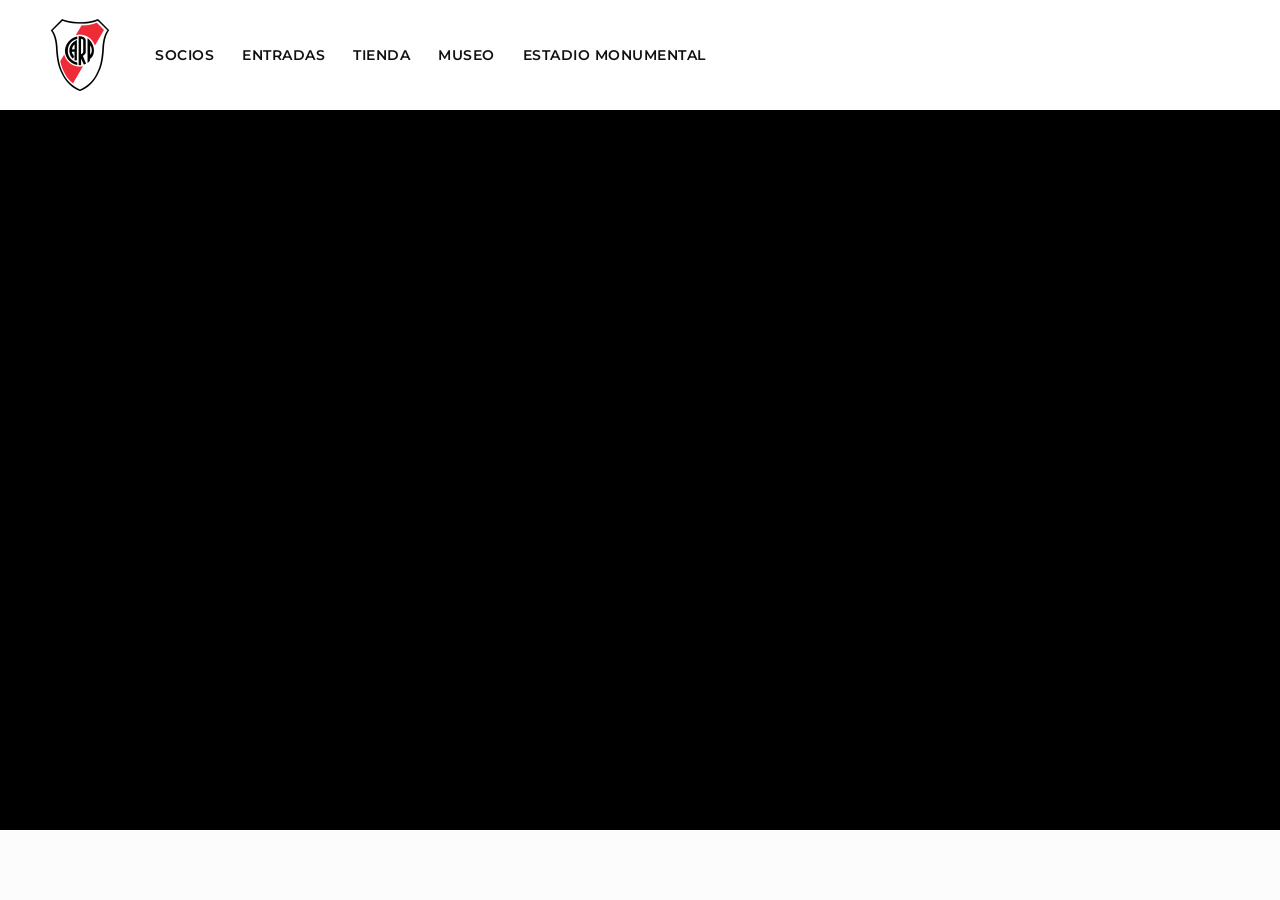
==== index.html @ a6b5f2cf "Video agregado" ====
<!DOCTYPE html>
<html lang="en">
<head>
    <meta charset="UTF-8">
    <meta name="viewport" content="width=device-width, initial-scale=1.0">
    <link rel="preconnect" href="https://fonts.googleapis.com">
    <link rel="preconnect" href="https://fonts.gstatic.com" crossorigin>
    <link href="https://fonts.googleapis.com/css2?family=Open+Sans:ital,wght@0,300..800;1,300..800&display=swap" rel="stylesheet">
    <link rel="preconnect" href="https://fonts.googleapis.com">
    <link rel="preconnect" href="https://fonts.gstatic.com" crossorigin>
    <link href="https://fonts.googleapis.com/css2?family=Open+Sans:ital,wght@0,300..800;1,300..800&family=Roboto:ital,wght@0,100..900;1,100..900&display=swap" rel="stylesheet">
    <link rel="stylesheet" href="styles.css">
    <title>Club Atletico River Plate | El mas grande</title>
    
</head>
<body>
    <header class="encabezado">
        <div>
            <img src="escudo.jpg" alt="Escudo" class="escudo">

        </div>
        <nav class="nav-menu">
            <a href="#" class="nav-item">SOCIOS</a>
            <a href="#" class="nav-item">ENTRADAS</a>
            <a href="#" class="nav-item">TIENDA</a>
            <a href="#" class="nav-item">MUSEO</a>
            <a href="#" class="nav-item">ESTADIO MONUMENTAL</a>
        </nav>
    </header>
    
    <main>
        <section class="videocaja">
                <video class="auto-video" autoplay muted loop playsinline>
                    <source src="monumental.mp4" type="video/mp4"> 

                </video>
        </section>
    </main>
</body>
</html>
---- styles.css ----
@import url('https://fonts.googleapis.com/css2?family=Montserrat:wght@500;600;700&display=swap');

* {
  box-sizing: border-box;
  margin: 0;
  padding: 0;
}
body {
  font-family: 'Montserrat', sans-serif;
  background-color: #fcfcfc;
}
/* Contenedor principal de la barra */
.encabezado {
  display: flex;
  align-items: center;
  padding: 15px 40px;
  background-color: #ffffff;
  
  gap: 35px; /* Espacio entre el escudo y el menú */
}
.escudo{
    width: 80px ;
    height: auto;
    display: block;
    
}
.nav-menu {
  display: flex;
  align-items: center;
  
  gap: 28px;          /* Separación uniforme entre cada texto */
}
.nav-item {
  text-decoration: none;     /* Quita el subrayado típico de enlaces */
  color: #111111;            /* Color negro elegante */
  font-size: 14px;
  font-weight: 600;          /* Grosor semi-negrita */
  letter-spacing: 0.5px;     /* Ligero espaciado entre letras */
  text-transform: uppercase; /* Convierte todo a mayúsculas */
  cursor: pointer;           /* Manito al pasar por encima */
  position: relative;
  transition: color 0.2s ease;
}
.nav-item:hover {
  color: #eb1923; /* Rojo institucional */
}
.auto-video{
    width: 100%;
    height: 100%;
    object-fit: cover;     /* Clave: hace que cubra todo el contenedor sin deformarse */
    display: block;
}
.videocaja{
  position: relative;
  width: 100%;
  height: 80vh;          /* Ocupa el 80% del alto de la pantalla (puedes ajustarlo) */
  overflow: hidden;      /* Corta cualquier sobrante del video */
  background-color: #000; /* Fondo negro mientras carga */
}
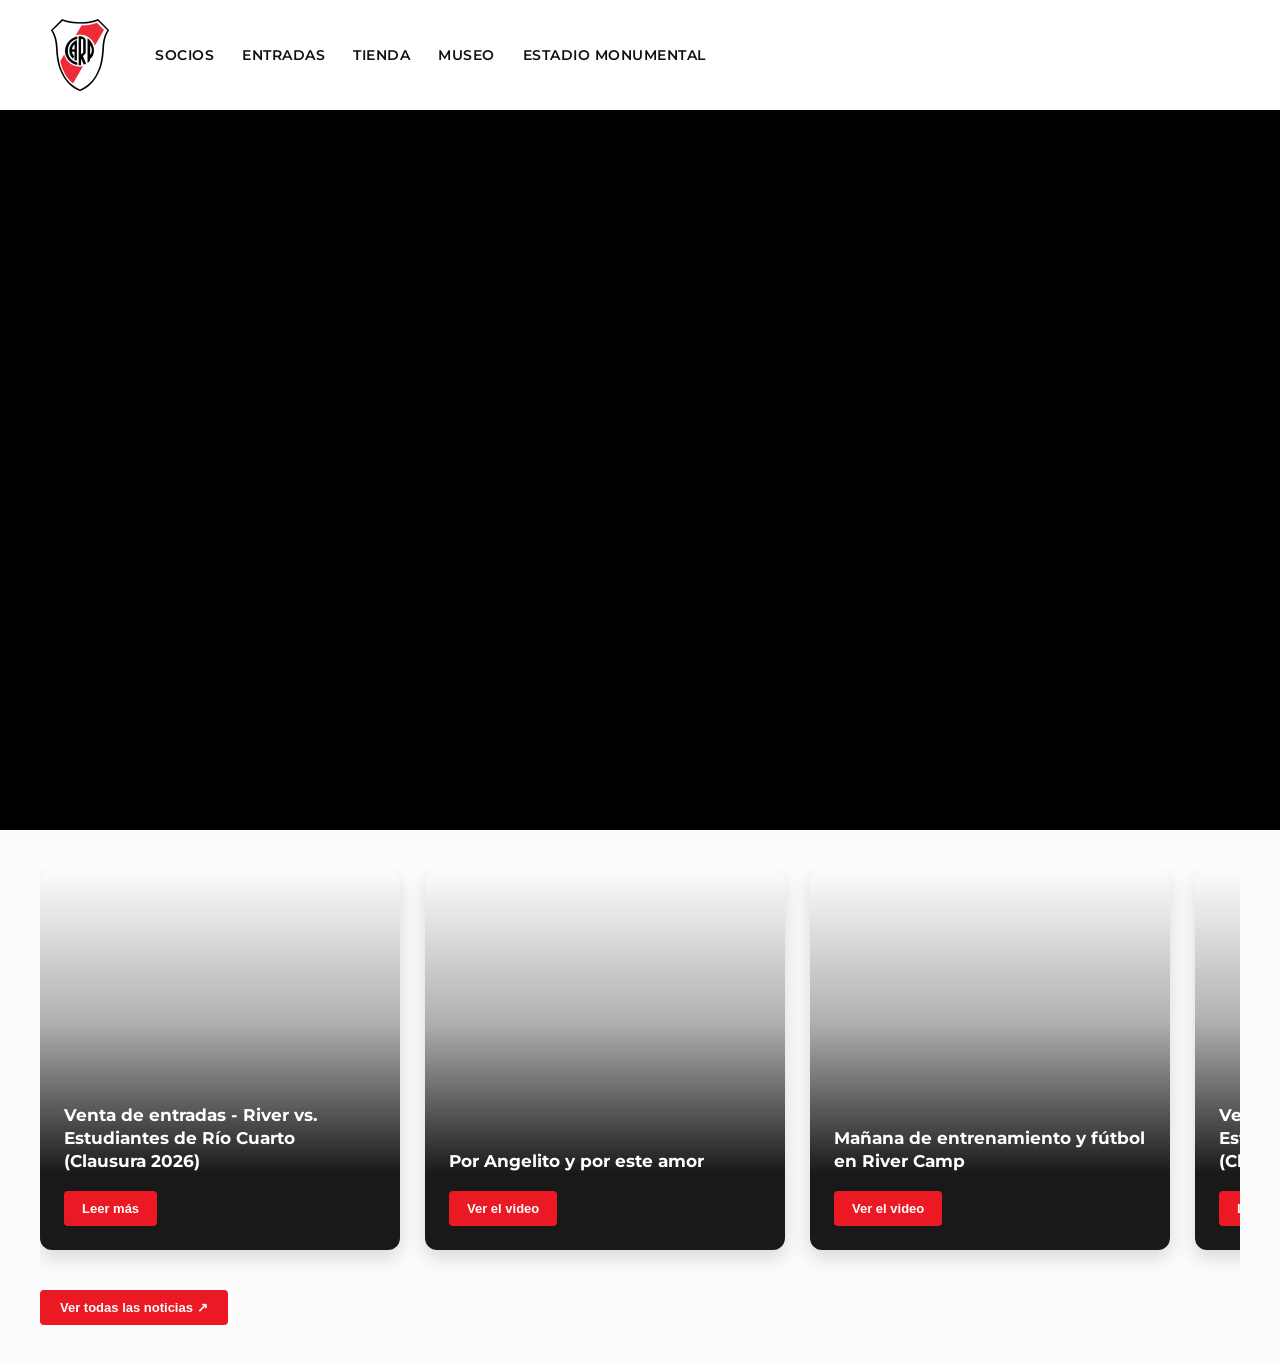
==== commit 7a4b18c5: "Noticias agregadas" ====
--- a/index.html
+++ b/index.html
@@ -35,6 +35,76 @@
 
                 </video>
         </section>
+        <!-- SECCIÓN DE NOTICIAS DEBAJO DEL VIDEO -->
+        <section class="noticias-section">
+  
+             <!-- Contenedor con scroll horizontal de las tarjetas -->
+            <div class="noticias-carrusel" id="carruselNoticias">
+    
+                <!-- Tarjeta 1 -->
+                <article class="tarjeta-noticia" style="background-image: url('tu-foto-partido.jpg');">
+                    <div class="tarjeta-overlay"></div>
+                    <div class="tarjeta-contenido">
+                        <h3 class="tarjeta-titulo">Venta de entradas - River vs. Estudiantes de Río Cuarto (Clausura 2026)</h3>
+                        <button type="button" class="btn-rojo">Leer más</button>
+                    </div>
+                </article>
+
+                <!-- Tarjeta 2 -->
+                <article class="tarjeta-noticia" style="background-image: url('tu-foto-monumental.jpg');">
+                    <div class="tarjeta-overlay"></div>
+                    <div class="tarjeta-contenido">
+                        <h3 class="tarjeta-titulo">Por Angelito y por este amor</h3>
+                        <button type="button" class="btn-rojo">Ver el video</button>
+                    </div>
+                </article>
+
+                <!-- Tarjeta 3 -->
+                <article class="tarjeta-noticia" style="background-image: url('tu-foto-rivercamp.jpg');">
+                    <div class="tarjeta-overlay"></div>
+                    <div class="tarjeta-contenido">
+                        <h3 class="tarjeta-titulo">Mañana de entrenamiento y fútbol en River Camp</h3>
+                        <button type="button" class="btn-rojo">Ver el video</button>
+                    </div>
+                </article>
+                <!-- Tarjeta 4 -->
+                <article class="tarjeta-noticia" style="background-image: url('tu-foto-partido.jpg');">
+                    <div class="tarjeta-overlay"></div>
+                    <div class="tarjeta-contenido">
+                        <h3 class="tarjeta-titulo">Venta de entradas - River vs. Estudiantes de Río Cuarto (Clausura 2026)</h3>
+                        <button type="button" class="btn-rojo">Leer más</button>
+                    </div>
+                </article>
+
+                <!-- Tarjeta 5 -->
+                <article class="tarjeta-noticia" style="background-image: url('tu-foto-monumental.jpg');">
+                    <div class="tarjeta-overlay"></div>
+                    <div class="tarjeta-contenido">
+                        <h3 class="tarjeta-titulo">Por Angelito y por este amor</h3>
+                        <button type="button" class="btn-rojo">Ver el video</button>
+                    </div>
+                </article>
+
+                <!-- Tarjeta 6 -->
+                <article class="tarjeta-noticia" style="background-image: url('tu-foto-rivercamp.jpg');">
+                    <div class="tarjeta-overlay"></div>
+                    <div class="tarjeta-contenido">
+                        <h3 class="tarjeta-titulo">Mañana de entrenamiento y fútbol en River Camp</h3>
+                        <button type="button" class="btn-rojo">Ver el video</button>
+                    </div>
+                </article>
+
+                
+            </div>
+
+            <!-- Barra inferior:  botón "Ver todas las noticias" -->
+            <div class="noticias-barra-inferior">
+                <!-- Botón secundario sin redirección -->
+                <button type="button" class="btn-rojo btn-ver-todas">Ver todas las noticias ↗</button>
+            </div>
+
+        </section>
+        
     </main>
 </body>
 </html>
--- a/styles.css
+++ b/styles.css
@@ -56,4 +56,110 @@
   height: 80vh;          /* Ocupa el 80% del alto de la pantalla (puedes ajustarlo) */
   overflow: hidden;      /* Corta cualquier sobrante del video */
   background-color: #000; /* Fondo negro mientras carga */
+}
+/* Contenedor principal de la sección de noticias */
+.noticias-section {
+  width: 100%;
+  max-width: 1400px;
+  margin: 40px auto;    /* Margen arriba/abajo para despegar del video */
+  padding: 0 40px;
+  box-sizing: border-box;
+}
+
+/* Fila deslizable horizontal (carrusel) */
+.noticias-carrusel {
+  display: flex;
+  gap: 25px;
+  overflow-x: auto;          /* Habilita la barra de scroll horizontal */
+  scroll-behavior: smooth;   /* Transición suave al deslizar */
+  padding-bottom: 25px;      /* Espacio para que respire la barra de scroll */
+}
+
+/* Personalización elegante de la barra de scroll */
+.noticias-carrusel::-webkit-scrollbar {
+  height: 6px;
+}
+.noticias-carrusel::-webkit-scrollbar-track {
+  background: #f1f1f1;
+  border-radius: 10px;
+}
+.noticias-carrusel::-webkit-scrollbar-thumb {
+  background: #ccc;
+  border-radius: 10px;
+}
+.noticias-carrusel::-webkit-scrollbar-thumb:hover {
+  background: #eb1923; /* Se ilumina en rojo al interactuar */
+}
+
+/* Estilo individual de cada tarjeta */
+.tarjeta-noticia {
+  flex: 0 0 360px;           /* Ancho fijo para cada noticia */
+  height: 380px;            /* Altura de la tarjeta */
+  border-radius: 12px;
+  background-size: cover;
+  background-position: center;
+  position: relative;
+  overflow: hidden;
+  display: flex;
+  flex-direction: column;
+  justify-content: flex-end; /* Coloca el texto y botón al fondo */
+  box-shadow: 0 8px 20px rgba(0, 0, 0, 0.15);
+}
+
+/* Oscurecimiento con degradé para leer bien los títulos */
+.tarjeta-overlay {
+  position: absolute;
+  inset: 0;
+  background: linear-gradient(to top, rgba(0, 0, 0, 0.9) 20%, rgba(0, 0, 0, 0.3) 60%, transparent 100%);
+  z-index: 1;
+}
+
+/* Texto y botón dentro de la tarjeta */
+.tarjeta-contenido {
+  position: relative;
+  z-index: 2;
+  padding: 24px;
+}
+
+.tarjeta-titulo {
+  color: #ffffff;
+  font-size: 17px;
+  font-weight: 700;
+  margin-bottom: 18px;
+  line-height: 1.35;
+}
+
+/* Botones rojos estilo River */
+.btn-rojo {
+  background-color: #eb1923;
+  color: #ffffff;
+  border: none;
+  border-radius: 4px;
+  padding: 10px 18px;
+  font-size: 13px;
+  font-weight: 700;
+  cursor: pointer;
+  transition: background-color 0.2s ease, transform 0.1s ease;
+}
+
+.btn-rojo:hover {
+  background-color: #c7121b;
+}
+
+.btn-rojo:active {
+  transform: scale(0.97);
+}
+
+/* Barra inferior con botón secundario */
+.noticias-barra-inferior {
+  display: flex;
+  align-items: center;
+  margin-top: 15px;
+}
+
+
+
+.btn-ver-todas {
+  border-radius: 4px;
+  padding: 10px 20px;
 }
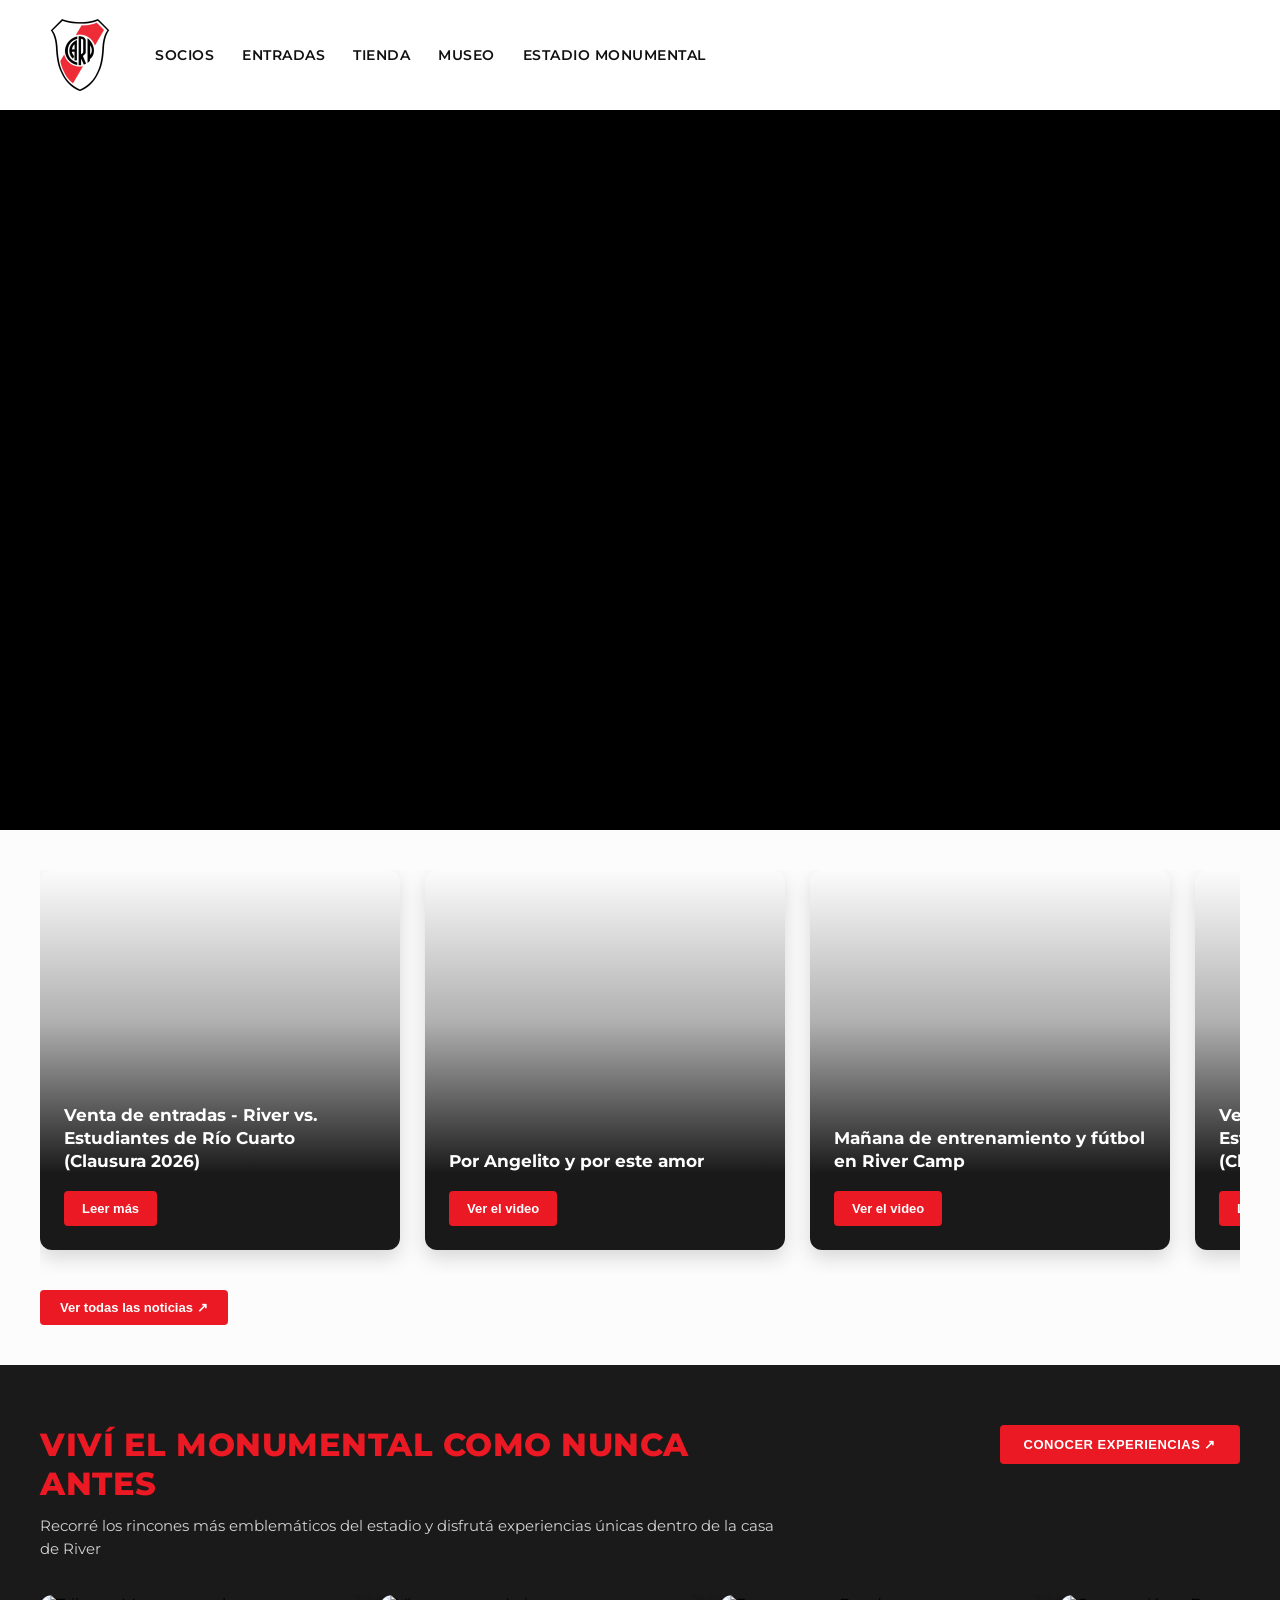
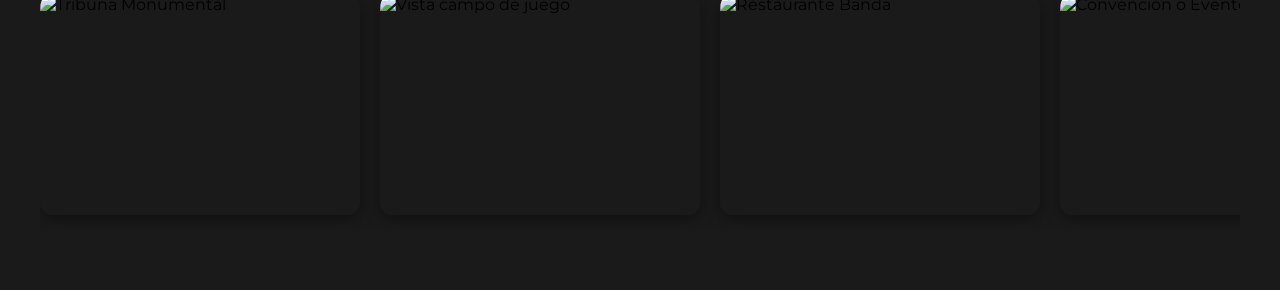
==== commit 2b1ab1eb: "Vivi el Monumental" ====
--- a/index.html
+++ b/index.html
@@ -104,7 +104,50 @@
             </div>
 
         </section>
-        
+        <!-- SECCIÓN VIVÍ EL MONUMENTAL -->
+        <section class="monumental-section">
+  
+            <!-- Encabezado superior con textos a la izquierda y botón a la derecha -->
+            <div class="monumental-header">
+            <div class="monumental-titulos">
+                <h2 class="monumental-titulo-rojo">VIVÍ EL MONUMENTAL COMO NUNCA ANTES</h2>
+                <p class="monumental-subtitulo">
+                    Recorré los rincones más emblemáticos del estadio y disfrutá experiencias únicas dentro de la casa de River
+                </p>
+            </div>
+
+                <!-- Botón sin redirección -->
+                <button type="button" class="btn-conocer-experiencias">
+                 CONOCER EXPERIENCIAS ↗
+                </button>
+            </div>
+
+            <!-- Galería / Carrusel de fotos con scroll -->
+            <div class="monumental-galeria">
+    
+                <!-- Imagen 1 -->
+                <div class="experiencia-card">
+                    <img src="experiencia-1.jpg" alt="Tribuna Monumental" class="experiencia-img">
+                </div>
+
+                <!-- Imagen 2 -->
+                <div class="experiencia-card">
+                    <img src="experiencia-2.jpg" alt="Vista campo de juego" class="experiencia-img">
+                </div>
+
+                <!-- Imagen 3 -->
+                <div class="experiencia-card">
+                    <img src="experiencia-3.jpg" alt="Restaurante Banda" class="experiencia-img">
+                </div>
+
+                <!-- Imagen 4 -->
+                <div class="experiencia-card">
+                    <img src="experiencia-4.jpg" alt="Convención o Eventos" class="experiencia-img">
+                </div>
+
+                </div>
+
+        </section>
     </main>
 </body>
 </html>
--- a/styles.css
+++ b/styles.css
@@ -162,4 +162,116 @@
 .btn-ver-todas {
   border-radius: 4px;
   padding: 10px 20px;
+}
+
+/* Contenedor general oscuro de la sección */
+.monumental-section {
+  background-color: #1a1a1a; /* Fondo gris oscuro característico */
+  padding: 60px 40px;
+  width: 100%;
+  box-sizing: border-box;
+}
+
+/* Encabezado: Distribución título a la izquierda, botón a la derecha */
+.monumental-header {
+  max-width: 1400px;
+  margin: 0 auto 35px auto;
+  display: flex;
+  justify-content: space-between;
+  align-items: flex-start;
+  gap: 20px;
+}
+
+/* Textos informativos */
+.monumental-titulos {
+  max-width: 750px;
+}
+
+.monumental-titulo-rojo {
+  color: #eb1923; /* Rojo River */
+  font-size: 32px;
+  font-weight: 800;
+  letter-spacing: 0.5px;
+  text-transform: uppercase;
+  margin-bottom: 12px;
+}
+
+.monumental-subtitulo {
+  color: #d1d1d1;
+  font-size: 15px;
+  line-height: 1.5;
+}
+
+/* Botón "CONOCER EXPERIENCIAS" */
+.btn-conocer-experiencias {
+  background-color: #eb1923;
+  color: #ffffff;
+  border: none;
+  border-radius: 4px;
+  padding: 12px 24px;
+  font-size: 13px;
+  font-weight: 700;
+  text-transform: uppercase;
+  letter-spacing: 0.5px;
+  cursor: pointer;
+  white-space: nowrap; /* Evita que el texto se corte en dos líneas */
+  transition: background-color 0.2s ease, transform 0.1s ease;
+}
+
+.btn-conocer-experiencias:hover {
+  background-color: #c7121b;
+}
+
+.btn-conocer-experiencias:active {
+  transform: scale(0.98);
+}
+
+/* Fila de tarjetas con scroll horizontal suave (sin JavaScript) */
+.monumental-galeria {
+  max-width: 1400px;
+  margin: 0 auto;
+  display: flex;
+  gap: 20px;
+  overflow-x: auto;          /* Habilita el desplazamiento si son muchas fotos */
+  scroll-behavior: smooth;
+  scroll-snap-type: x mandatory;
+  padding-bottom: 15px;      /* Espacio para la barra de scroll */
+}
+
+/* Tarjeta individual */
+.experiencia-card {
+  flex: 0 0 320px;           /* Ancho fijo para cada tarjeta */
+  height: 220px;            /* Altura de la tarjeta */
+  border-radius: 12px;      /* Bordes redondeados como en la imagen */
+  overflow: hidden;
+  scroll-snap-align: start;
+  box-shadow: 0 4px 15px rgba(0, 0, 0, 0.4);
+  transition: transform 0.3s ease;
+}
+
+.experiencia-card:hover {
+  transform: translateY(-4px); /* Sutil elevación al pasar el ratón */
+}
+
+/* Imagen que rellena la tarjeta */
+.experiencia-img {
+  width: 100%;
+  height: 100%;
+  object-fit: cover;        /* Ajuste perfecto sin deformar la foto */
+  display: block;
+}
+
+/* Barra de scroll personalizada acorde al modo oscuro */
+.monumental-galeria::-webkit-scrollbar {
+  height: 6px;
+}
+
+.monumental-galeria::-webkit-scrollbar-track {
+  background: #2a2a2a;
+  border-radius: 10px;
+}
+
+.monumental-galeria::-webkit-scrollbar-thumb {
+  background: #eb1923;      /* Color rojo */
+  border-radius: 10px;
 }
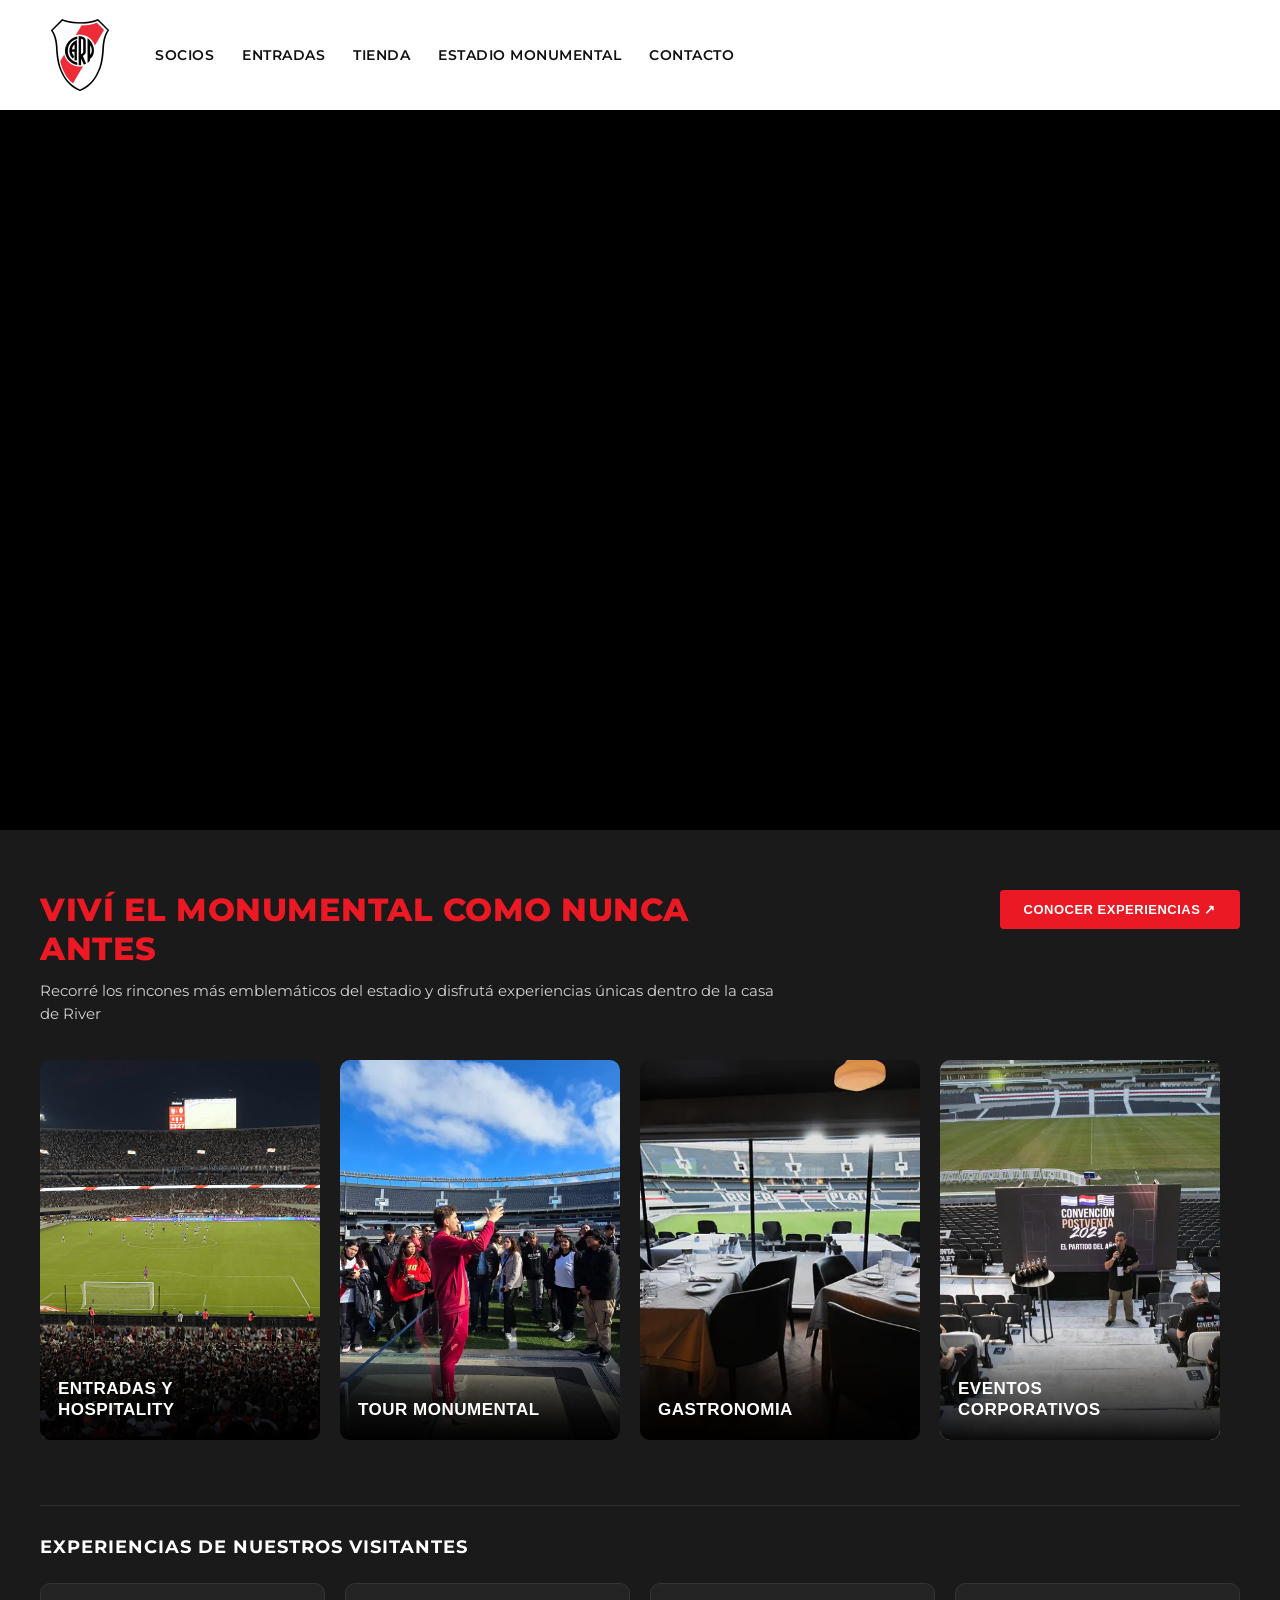
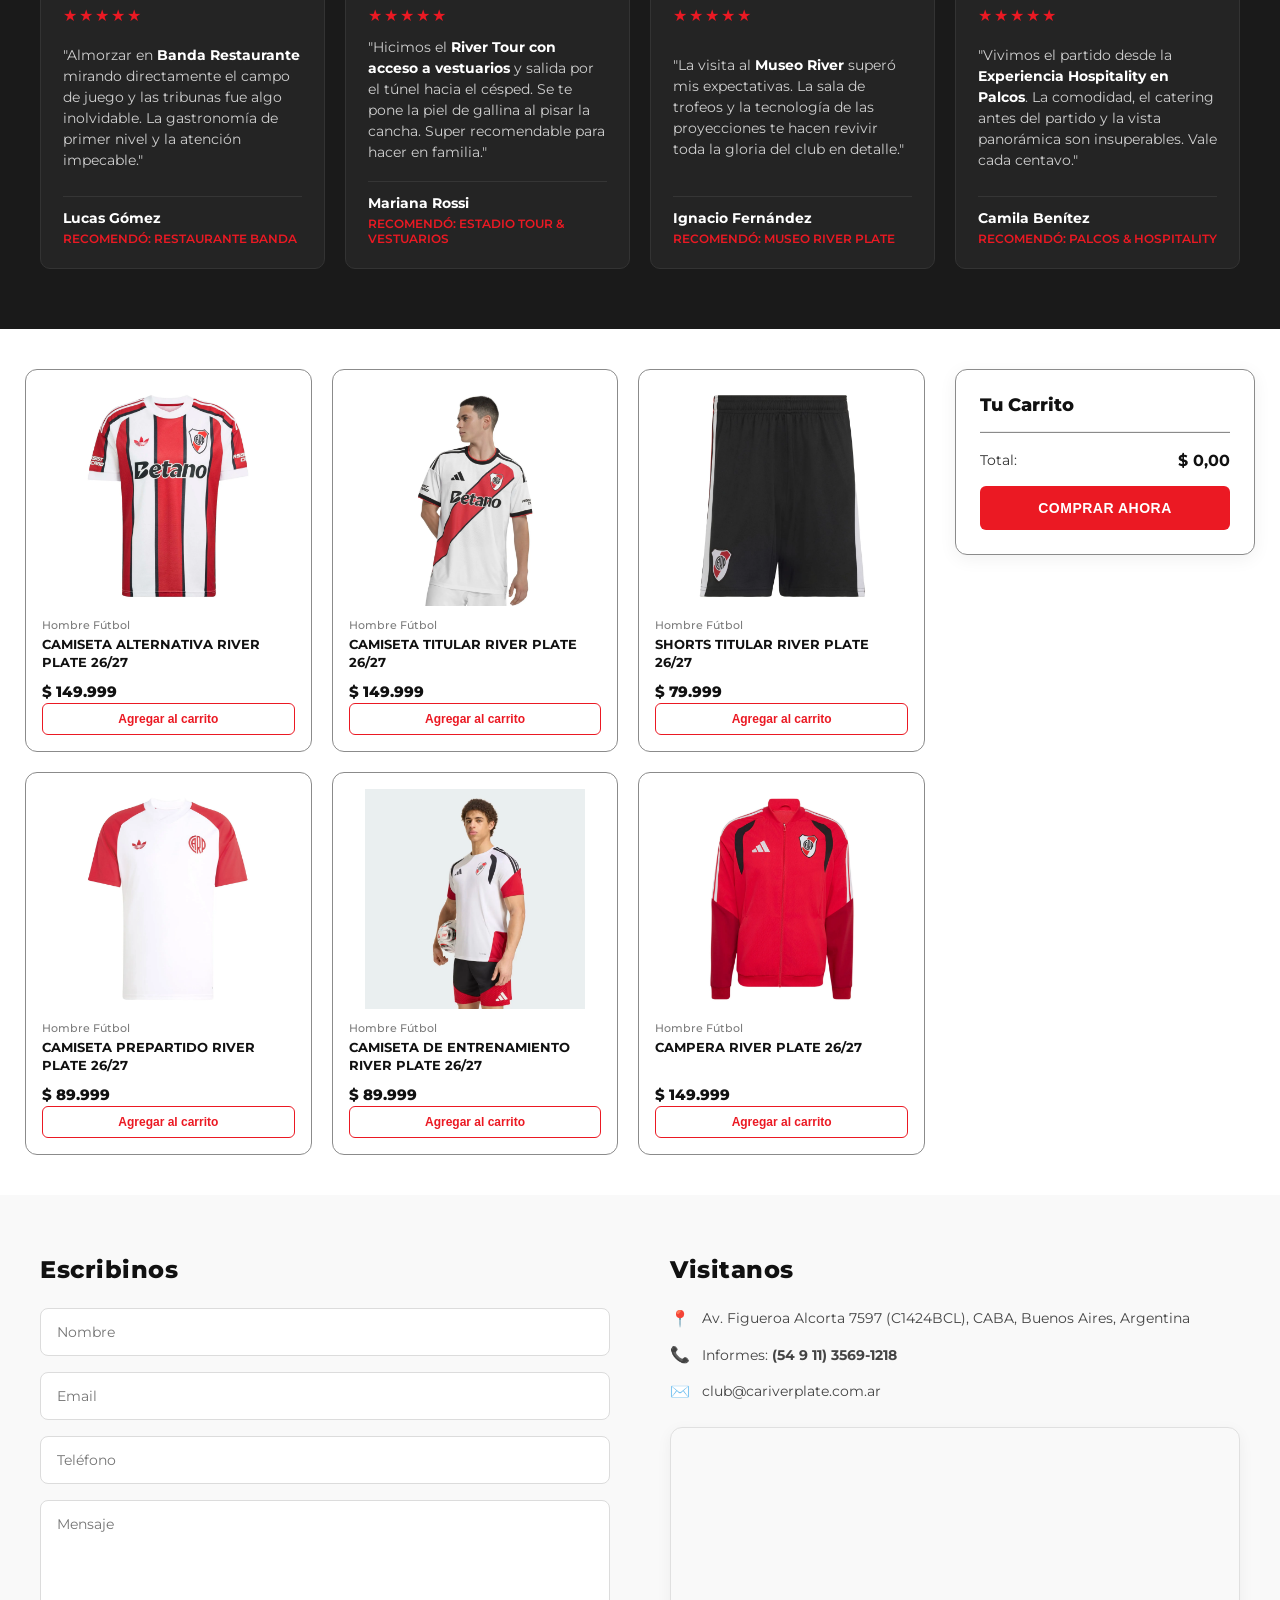
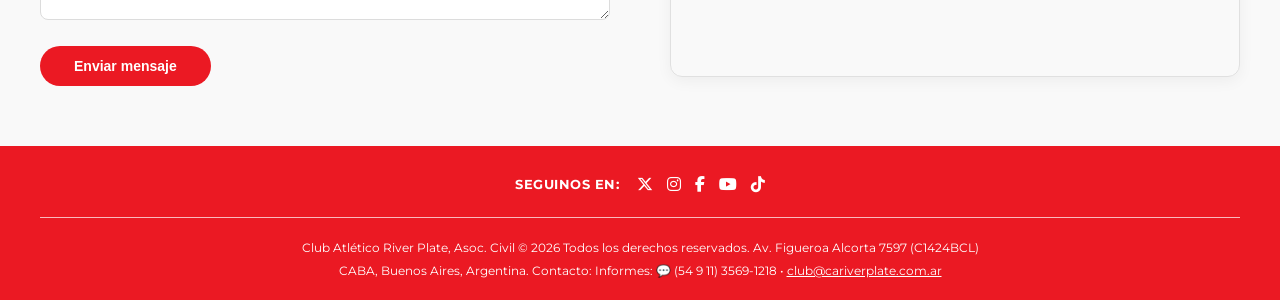
==== commit 1a01217e: "Revisar que este todo bien" ====
--- a/index.html
+++ b/index.html
@@ -9,6 +9,7 @@
     <link rel="preconnect" href="https://fonts.googleapis.com">
     <link rel="preconnect" href="https://fonts.gstatic.com" crossorigin>
     <link href="https://fonts.googleapis.com/css2?family=Open+Sans:ital,wght@0,300..800;1,300..800&family=Roboto:ital,wght@0,100..900;1,100..900&display=swap" rel="stylesheet">
+    <link rel="stylesheet" href="https://cdnjs.cloudflare.com/ajax/libs/font-awesome/6.5.1/css/all.min.css">
     <link rel="stylesheet" href="styles.css">
     <title>Club Atletico River Plate | El mas grande</title>
     
@@ -22,9 +23,9 @@
         <nav class="nav-menu">
             <a href="#" class="nav-item">SOCIOS</a>
             <a href="#" class="nav-item">ENTRADAS</a>
-            <a href="#" class="nav-item">TIENDA</a>
-            <a href="#" class="nav-item">MUSEO</a>
-            <a href="#" class="nav-item">ESTADIO MONUMENTAL</a>
+            <a href="#tienda" class="nav-item">TIENDA</a>
+            <a href="#monumental" class="nav-item">ESTADIO MONUMENTAL</a>
+            <a href="#contacto" class="nav-item">CONTACTO</a>
         </nav>
     </header>
     
@@ -35,119 +36,325 @@
 
                 </video>
         </section>
-        <!-- SECCIÓN DE NOTICIAS DEBAJO DEL VIDEO -->
-        <section class="noticias-section">
-  
-             <!-- Contenedor con scroll horizontal de las tarjetas -->
-            <div class="noticias-carrusel" id="carruselNoticias">
-    
-                <!-- Tarjeta 1 -->
-                <article class="tarjeta-noticia" style="background-image: url('tu-foto-partido.jpg');">
-                    <div class="tarjeta-overlay"></div>
-                    <div class="tarjeta-contenido">
-                        <h3 class="tarjeta-titulo">Venta de entradas - River vs. Estudiantes de Río Cuarto (Clausura 2026)</h3>
-                        <button type="button" class="btn-rojo">Leer más</button>
-                    </div>
-                </article>
-
-                <!-- Tarjeta 2 -->
-                <article class="tarjeta-noticia" style="background-image: url('tu-foto-monumental.jpg');">
-                    <div class="tarjeta-overlay"></div>
-                    <div class="tarjeta-contenido">
-                        <h3 class="tarjeta-titulo">Por Angelito y por este amor</h3>
-                        <button type="button" class="btn-rojo">Ver el video</button>
-                    </div>
-                </article>
-
-                <!-- Tarjeta 3 -->
-                <article class="tarjeta-noticia" style="background-image: url('tu-foto-rivercamp.jpg');">
-                    <div class="tarjeta-overlay"></div>
-                    <div class="tarjeta-contenido">
-                        <h3 class="tarjeta-titulo">Mañana de entrenamiento y fútbol en River Camp</h3>
-                        <button type="button" class="btn-rojo">Ver el video</button>
-                    </div>
-                </article>
-                <!-- Tarjeta 4 -->
-                <article class="tarjeta-noticia" style="background-image: url('tu-foto-partido.jpg');">
-                    <div class="tarjeta-overlay"></div>
-                    <div class="tarjeta-contenido">
-                        <h3 class="tarjeta-titulo">Venta de entradas - River vs. Estudiantes de Río Cuarto (Clausura 2026)</h3>
-                        <button type="button" class="btn-rojo">Leer más</button>
-                    </div>
-                </article>
-
-                <!-- Tarjeta 5 -->
-                <article class="tarjeta-noticia" style="background-image: url('tu-foto-monumental.jpg');">
-                    <div class="tarjeta-overlay"></div>
-                    <div class="tarjeta-contenido">
-                        <h3 class="tarjeta-titulo">Por Angelito y por este amor</h3>
-                        <button type="button" class="btn-rojo">Ver el video</button>
-                    </div>
-                </article>
-
-                <!-- Tarjeta 6 -->
-                <article class="tarjeta-noticia" style="background-image: url('tu-foto-rivercamp.jpg');">
-                    <div class="tarjeta-overlay"></div>
-                    <div class="tarjeta-contenido">
-                        <h3 class="tarjeta-titulo">Mañana de entrenamiento y fútbol en River Camp</h3>
-                        <button type="button" class="btn-rojo">Ver el video</button>
-                    </div>
-                </article>
-
-                
-            </div>
-
-            <!-- Barra inferior:  botón "Ver todas las noticias" -->
-            <div class="noticias-barra-inferior">
-                <!-- Botón secundario sin redirección -->
-                <button type="button" class="btn-rojo btn-ver-todas">Ver todas las noticias ↗</button>
-            </div>
-
-        </section>
+
+
+            
         <!-- SECCIÓN VIVÍ EL MONUMENTAL -->
-        <section class="monumental-section">
-  
+        <section class="monumental-section" id="monumental">
+
             <!-- Encabezado superior con textos a la izquierda y botón a la derecha -->
             <div class="monumental-header">
-            <div class="monumental-titulos">
-                <h2 class="monumental-titulo-rojo">VIVÍ EL MONUMENTAL COMO NUNCA ANTES</h2>
-                <p class="monumental-subtitulo">
+                <div class="monumental-titulos">
+                    <h2 class="monumental-titulo-rojo">VIVÍ EL MONUMENTAL COMO NUNCA ANTES</h2>
+                    <p class="monumental-subtitulo">
                     Recorré los rincones más emblemáticos del estadio y disfrutá experiencias únicas dentro de la casa de River
-                </p>
-            </div>
-
-                <!-- Botón sin redirección -->
+                    </p>
+                </div>
+
+                
                 <button type="button" class="btn-conocer-experiencias">
-                 CONOCER EXPERIENCIAS ↗
+                CONOCER EXPERIENCIAS ↗
                 </button>
             </div>
 
-            <!-- Galería / Carrusel de fotos con scroll -->
+            <!-- Galería -->
             <div class="monumental-galeria">
     
                 <!-- Imagen 1 -->
                 <div class="experiencia-card">
                     <img src="experiencia-1.jpg" alt="Tribuna Monumental" class="experiencia-img">
+                    <h4 class="experiencia-titulo">ENTRADAS Y<br>HOSPITALITY</h4>
                 </div>
 
                 <!-- Imagen 2 -->
                 <div class="experiencia-card">
                     <img src="experiencia-2.jpg" alt="Vista campo de juego" class="experiencia-img">
+                    <h4 class="experiencia-titulo">TOUR MONUMENTAL</h4>
                 </div>
 
                 <!-- Imagen 3 -->
                 <div class="experiencia-card">
                     <img src="experiencia-3.jpg" alt="Restaurante Banda" class="experiencia-img">
+                    <h4 class="experiencia-titulo">GASTRONOMIA</h4>
                 </div>
 
                 <!-- Imagen 4 -->
                 <div class="experiencia-card">
                     <img src="experiencia-4.jpg" alt="Convención o Eventos" class="experiencia-img">
-                </div>
-
-                </div>
-
+                    <h4 class="experiencia-titulo">EVENTOS<br>CORPORATIVOS</h4>
+                </div>
+
+            </div>
+            <div class="resenas-bloque">
+                <h3 class="resenas-titulo-seccion">EXPERIENCIAS DE NUESTROS VISITANTES</h3>
+
+                <div class="resenas-grid">
+
+                    <!-- Reseña 1: Restaurante Banda -->
+                    <article class="resena-card">
+                        <div class="resena-estrellas">★★★★★</div>
+                        <p class="resena-texto">
+                        "Almorzar en <strong>Banda Restaurante</strong> mirando directamente el campo de juego y las tribunas fue algo inolvidable. La gastronomía de primer nivel y la atención impecable."
+                        </p>
+                        <div class="resena-usuario">
+                            <span class="resena-nombre">Lucas Gómez</span>
+                            <span class="resena-servicio">Recomendó: Restaurante Banda</span>
+                        </div>
+                    </article>
+
+                    <!-- Reseña 2: Tour Monumental y Vestuarios -->
+                    <article class="resena-card">
+                        <div class="resena-estrellas">★★★★★</div>
+                        <p class="resena-texto">
+                        "Hicimos el <strong>River Tour con acceso a vestuarios</strong> y salida por el túnel hacia el césped. Se te pone la piel de gallina al pisar la cancha. Super recomendable para hacer en familia."
+                        </p>
+                        <div class="resena-usuario">
+                            <span class="resena-nombre">Mariana Rossi</span>
+                            <span class="resena-servicio">Recomendó: Estadio Tour & Vestuarios</span>
+                        </div>
+                    </article>
+
+                    <!-- Reseña 3: Museo River -->
+                    <article class="resena-card">
+                        <div class="resena-estrellas">★★★★★</div>
+                        <p class="resena-texto">
+                        "La visita al <strong>Museo River</strong> superó mis expectativas. La sala de trofeos y la tecnología de las proyecciones te hacen revivir toda la gloria del club en detalle."
+                        </p>
+                        <div class="resena-usuario">
+                            <span class="resena-nombre">Ignacio Fernández</span>
+                            <span class="resena-servicio">Recomendó: Museo River Plate</span>
+                        </div>
+                    </article>
+
+                    <!-- Reseña 4: Hospitality & Palcos -->
+                    <article class="resena-card">
+                        <div class="resena-estrellas">★★★★★</div>
+                        <p class="resena-texto">
+                        "Vivimos el partido desde la <strong>Experiencia Hospitality en Palcos</strong>. La comodidad, el catering antes del partido y la vista panorámica son insuperables. Vale cada centavo."
+                        </p>
+                        <div class="resena-usuario">
+                            <span class="resena-nombre">Camila Benítez</span>
+                            <span class="resena-servicio">Recomendó: Palcos & Hospitality</span>
+                        </div>
+                    </article>
+                </div>
+            </div>
         </section>
+        <!-- SECCIÓN TIENDA OFICIAL CON CARRITO -->
+        <section class="tienda-section" id="tienda">
+        
+            <div class="tienda-layout">
+            
+                <!-- ÁREA DE PRODUCTOS (3/4 de la pantalla: Grilla 3x3) -->
+                <div class="productos-grid">
+
+                    <!-- Producto 1 -->
+                    <article class="producto-card">
+                        <div class="producto-img-box">
+                            <img src="camiseta-alter.jpg" alt="Camiseta Alternativa" class="producto-img">
+                        </div>
+                        <div class="producto-info">
+                            <span class="producto-categoria">Hombre Fútbol</span>
+                            <h3 class="producto-nombre">CAMISETA ALTERNATIVA RIVER PLATE 26/27</h3>
+                            <p class="precio-principal">$ 149.999</p>
+                            <button type="button" class="btn-agregar">Agregar al carrito</button>
+                        </div>
+                    </article>
+
+                    <!-- Producto 2 -->
+                    <article class="producto-card">
+                        <div class="producto-img-box">
+                            <img src="camisetatitu.jpg" alt="Camiseta Titular" class="producto-img">
+                        </div>
+                        <div class="producto-info">
+                            <span class="producto-categoria">Hombre Fútbol</span>
+                            <h3 class="producto-nombre">CAMISETA TITULAR RIVER PLATE 26/27</h3>
+                            <p class="precio-principal">$ 149.999</p>
+                            <button type="button" class="btn-agregar">Agregar al carrito</button>
+                        </div>
+                    </article>
+
+                    <!-- Producto 3 -->
+                    <article class="producto-card">
+                        <div class="producto-img-box">
+                            <img src="short-titular.jpg" alt="Shorts Titular" class="producto-img">
+                        </div>
+                        <div class="producto-info">
+                            <span class="producto-categoria">Hombre Fútbol</span>
+                            <h3 class="producto-nombre">SHORTS TITULAR RIVER PLATE 26/27 </h3>
+                            <p class="precio-principal">$ 79.999</p>
+                            <button type="button" class="btn-agregar">Agregar al carrito</button>
+                        </div>
+                    </article>
+
+                    <!-- Producto 4 -->
+                    <article class="producto-card">
+                        <div class="producto-img-box">
+                            <img src="camiseta-pre.jpg" alt="Camiseta Prepartido" class="producto-img">
+                        </div>
+                        <div class="producto-info">
+                            <span class="producto-categoria">Hombre Fútbol</span>
+                            <h3 class="producto-nombre">CAMISETA PREPARTIDO RIVER PLATE 26/27</h3>
+                            <p class="precio-principal">$ 89.999</p>
+                            <button type="button" class="btn-agregar">Agregar al carrito</button>
+                        </div>
+                    </article>
+
+                    <!-- Producto 5 -->
+                    <article class="producto-card">
+                        <div class="producto-img-box">
+                            <img src="camiseta-entre.jpg" alt="Camiseta de Entrenamiento" class="producto-img">
+                        </div>
+                        <div class="producto-info">
+                            <span class="producto-categoria">Hombre Fútbol</span>
+                            <h3 class="producto-nombre">CAMISETA DE ENTRENAMIENTO RIVER PLATE 26/27</h3>
+                            <p class="precio-principal">$ 89.999</p>
+                            <button type="button" class="btn-agregar">Agregar al carrito</button>
+                        </div>
+                    </article>
+
+                    <!-- Producto 6 -->
+                    <article class="producto-card">
+                        <div class="producto-img-box">
+                            <img src="campera.jpg" alt="Campera Roja" class="producto-img">
+                        </div>
+                        <div class="producto-info">
+                            <span class="producto-categoria">Hombre Fútbol</span>
+                            <h3 class="producto-nombre">CAMPERA RIVER PLATE 26/27</h3>
+                            <p class="precio-principal">$ 149.999</p>
+                            <button type="button" class="btn-agregar">Agregar al carrito</button>
+                        </div>
+                    </article>
+                </div>
+
+                <!-- ÁREA DE CARRITO (1/4 de la pantalla) -->
+                <aside class="carrito-panel">
+                    <div class="carrito-header">
+                        <h3>Tu Carrito</h3>
+                
+                    </div>
+
+
+                    <!-- Resumen final y botón Comprar -->
+                    <div class="carrito-footer">
+                        <div class="carrito-subtotal">
+                            <span>Total:</span>
+                            <strong>$ 0,00</strong>
+                        </div>
+                        <button type="button" class="btn-comprar">COMPRAR AHORA</button>
+                    </div>
+                </aside>
+            </div>
+
+        </section>
+        <!-- SECCIÓN DE CONTACTO Y UBICACIÓN -->
+        <section class="contacto-section" id="contacto">
+        <div class="contacto-container">
+
+            <!-- COLUMNA IZQUIERDA: FORMULARIO DE MENSAJE -->
+            <div class="contacto-formulario-col">
+            <h2 class="contacto-titulo">Escribinos</h2>
+            
+            <form class="formulario-contacto" >
+                <div class="campo-grupo">
+                <input type="text" placeholder="Nombre" class="input-contacto" required>
+                </div>
+
+                <div class="campo-grupo">
+                <input type="email" placeholder="Email" class="input-contacto" required>
+                </div>
+
+                <div class="campo-grupo">
+                <input type="tel" placeholder="Teléfono" class="input-contacto">
+                </div>
+
+                <div class="campo-grupo">
+                <textarea placeholder="Mensaje" rows="5" class="input-contacto textarea-contacto" required></textarea>
+                </div>
+
+                <!-- Botón de enviar estilo River (sin redirección) -->
+                <button type="submit" class="btn-enviar-contacto">
+                Enviar mensaje
+                </button>
+            </form>
+            </div>
+
+            <!-- COLUMNA DERECHA: INFORMACIÓN OFICIAL Y MAPA MONUMENTAL -->
+            <div class="contacto-info-col">
+            <h2 class="contacto-titulo">Visitanos</h2>
+
+            <div class="info-detalles">
+                <!-- Dirección oficial -->
+                <p class="info-item">
+                <span class="info-icono">📍</span>
+                <span>Av. Figueroa Alcorta 7597 (C1424BCL), CABA, Buenos Aires, Argentina</span>
+                </p>
+
+                <!-- WhatsApp Informes -->
+                <p class="info-item">
+                <span class="info-icono">📞</span>
+                <span>Informes: <strong>(54 9 11) 3569-1218</strong></span>
+                </p>
+
+                <!-- Email oficial -->
+                <p class="info-item">
+                <span class="info-icono">✉️</span>
+                <span>club@cariverplate.com.ar</span>
+                </p>
+            </div>
+
+            <!-- Mapa interactivo de Google Maps embebido centrado en el Estadio Monumental -->
+            <div class="mapa-contenedor">
+                <iframe 
+                title="Ubicación Estadio Monumental River Plate"
+                src="https://maps.google.com/maps?q=Estadio%20Monumental%20River%20Plate,%20Av.%20Figueroa%20Alcorta%207597,%20Buenos%20Aires&t=&z=16&ie=UTF8&iwloc=&output=embed" 
+                allowfullscreen="" 
+                loading="lazy">
+                </iframe>
+            </div>
+            </div>
+
+        </div>
+        </section>        
     </main>
+    <!-- PIE DE PÁGINA INSTITUCIONAL RIVER PLATE -->
+    <footer class="footer-river">
+    <div class="footer-container">
+        
+        <!-- PARTE SUPERIOR ( Escudo + Redes Sociales) -->
+        <div class="footer-superior">
+        
+        
+
+        <!-- Bloque de Redes Sociales -->
+        <div class="footer-redes">
+            <span class="redes-texto">SEGUINOS EN:</span>
+            <div class="redes-iconos">
+                <a href="#" class="red-icon" aria-label="X"><i class="fa-brands fa-x-twitter"></i></a>
+                <a href="#" class="red-icon" aria-label="Instagram"><i class="fa-brands fa-instagram"></i></a>
+                <a href="#" class="red-icon" aria-label="Facebook"><i class="fa-brands fa-facebook-f"></i></a>
+                <a href="#" class="red-icon" aria-label="YouTube"><i class="fa-brands fa-youtube"></i></a>
+                <a href="#" class="red-icon" aria-label="TikTok"><i class="fa-brands fa-tiktok"></i></a>
+            
+            </div>
+        </div>
+
+        </div>
+
+        <!-- LÍNEA SEPARADORA BLANCA -->
+        <hr class="footer-divisor">
+
+        <!-- PARTE INFERIOR (Segunda imagen: Texto legal, dirección y contacto) -->
+        <div class="footer-inferior">
+        <p class="footer-copyright">
+            Club Atlético River Plate, Asoc. Civil &copy; 2026 Todos los derechos reservados. Av. Figueroa Alcorta 7597 (C1424BCL)
+        </p>
+        <p class="footer-contacto">
+            CABA, Buenos Aires, Argentina. Contacto: Informes: &#x1F4AC; (54 9 11) 3569-1218 &bull; <span class="footer-email">club@cariverplate.com.ar</span>
+        </p>
+        </div>
+
+    </div>
+    </footer>    
 </body>
 </html>
--- a/styles.css
+++ b/styles.css
@@ -7,14 +7,14 @@
 }
 body {
   font-family: 'Montserrat', sans-serif;
-  background-color: #fcfcfc;
+  background-color: white;
 }
 /* Contenedor principal de la barra */
 .encabezado {
   display: flex;
   align-items: center;
   padding: 15px 40px;
-  background-color: #ffffff;
+  background-color: white;
   
   gap: 35px; /* Espacio entre el escudo y el menú */
 }
@@ -57,112 +57,7 @@
   overflow: hidden;      /* Corta cualquier sobrante del video */
   background-color: #000; /* Fondo negro mientras carga */
 }
-/* Contenedor principal de la sección de noticias */
-.noticias-section {
-  width: 100%;
-  max-width: 1400px;
-  margin: 40px auto;    /* Margen arriba/abajo para despegar del video */
-  padding: 0 40px;
-  box-sizing: border-box;
-}
-
-/* Fila deslizable horizontal (carrusel) */
-.noticias-carrusel {
-  display: flex;
-  gap: 25px;
-  overflow-x: auto;          /* Habilita la barra de scroll horizontal */
-  scroll-behavior: smooth;   /* Transición suave al deslizar */
-  padding-bottom: 25px;      /* Espacio para que respire la barra de scroll */
-}
-
-/* Personalización elegante de la barra de scroll */
-.noticias-carrusel::-webkit-scrollbar {
-  height: 6px;
-}
-.noticias-carrusel::-webkit-scrollbar-track {
-  background: #f1f1f1;
-  border-radius: 10px;
-}
-.noticias-carrusel::-webkit-scrollbar-thumb {
-  background: #ccc;
-  border-radius: 10px;
-}
-.noticias-carrusel::-webkit-scrollbar-thumb:hover {
-  background: #eb1923; /* Se ilumina en rojo al interactuar */
-}
-
-/* Estilo individual de cada tarjeta */
-.tarjeta-noticia {
-  flex: 0 0 360px;           /* Ancho fijo para cada noticia */
-  height: 380px;            /* Altura de la tarjeta */
-  border-radius: 12px;
-  background-size: cover;
-  background-position: center;
-  position: relative;
-  overflow: hidden;
-  display: flex;
-  flex-direction: column;
-  justify-content: flex-end; /* Coloca el texto y botón al fondo */
-  box-shadow: 0 8px 20px rgba(0, 0, 0, 0.15);
-}
-
-/* Oscurecimiento con degradé para leer bien los títulos */
-.tarjeta-overlay {
-  position: absolute;
-  inset: 0;
-  background: linear-gradient(to top, rgba(0, 0, 0, 0.9) 20%, rgba(0, 0, 0, 0.3) 60%, transparent 100%);
-  z-index: 1;
-}
-
-/* Texto y botón dentro de la tarjeta */
-.tarjeta-contenido {
-  position: relative;
-  z-index: 2;
-  padding: 24px;
-}
-
-.tarjeta-titulo {
-  color: #ffffff;
-  font-size: 17px;
-  font-weight: 700;
-  margin-bottom: 18px;
-  line-height: 1.35;
-}
-
-/* Botones rojos estilo River */
-.btn-rojo {
-  background-color: #eb1923;
-  color: #ffffff;
-  border: none;
-  border-radius: 4px;
-  padding: 10px 18px;
-  font-size: 13px;
-  font-weight: 700;
-  cursor: pointer;
-  transition: background-color 0.2s ease, transform 0.1s ease;
-}
-
-.btn-rojo:hover {
-  background-color: #c7121b;
-}
-
-.btn-rojo:active {
-  transform: scale(0.97);
-}
-
-/* Barra inferior con botón secundario */
-.noticias-barra-inferior {
-  display: flex;
-  align-items: center;
-  margin-top: 15px;
-}
-
-
-
-.btn-ver-todas {
-  border-radius: 4px;
-  padding: 10px 20px;
-}
+
 
 /* Contenedor general oscuro de la sección */
 .monumental-section {
@@ -172,7 +67,7 @@
   box-sizing: border-box;
 }
 
-/* Encabezado: Distribución título a la izquierda, botón a la derecha */
+
 .monumental-header {
   max-width: 1400px;
   margin: 0 auto 35px auto;
@@ -188,7 +83,7 @@
 }
 
 .monumental-titulo-rojo {
-  color: #eb1923; /* Rojo River */
+  color: #eb1923; 
   font-size: 32px;
   font-weight: 800;
   letter-spacing: 0.5px;
@@ -202,10 +97,9 @@
   line-height: 1.5;
 }
 
-/* Botón "CONOCER EXPERIENCIAS" */
 .btn-conocer-experiencias {
   background-color: #eb1923;
-  color: #ffffff;
+  color: white;
   border: none;
   border-radius: 4px;
   padding: 12px 24px;
@@ -219,59 +113,552 @@
 }
 
 .btn-conocer-experiencias:hover {
-  background-color: #c7121b;
+  background-color: #eb1923;
 }
 
 .btn-conocer-experiencias:active {
   transform: scale(0.98);
 }
 
-/* Fila de tarjetas con scroll horizontal suave (sin JavaScript) */
+/* Fila de tarjetas D */
 .monumental-galeria {
   max-width: 1400px;
   margin: 0 auto;
   display: flex;
   gap: 20px;
-  overflow-x: auto;          /* Habilita el desplazamiento si son muchas fotos */
-  scroll-behavior: smooth;
-  scroll-snap-type: x mandatory;
-  padding-bottom: 15px;      /* Espacio para la barra de scroll */
+
+  padding-bottom: 15px;    
 }
 
 /* Tarjeta individual */
 .experiencia-card {
-  flex: 0 0 320px;           /* Ancho fijo para cada tarjeta */
-  height: 220px;            /* Altura de la tarjeta */
-  border-radius: 12px;      /* Bordes redondeados como en la imagen */
+  flex: 0 0 280px;           
+  height: 380px;            
+  border-radius: 10px;      
   overflow: hidden;
-  scroll-snap-align: start;
-  box-shadow: 0 4px 15px rgba(0, 0, 0, 0.4);
-  transition: transform 0.3s ease;
-}
-
-.experiencia-card:hover {
-  transform: translateY(-4px); /* Sutil elevación al pasar el ratón */
-}
-
-/* Imagen que rellena la tarjeta */
+  position: relative;
+  cursor: pointer;
+}
 .experiencia-img {
   width: 100%;
   height: 100%;
-  object-fit: cover;        /* Ajuste perfecto sin deformar la foto */
+  object-fit: cover;      
   display: block;
 }
-
-/* Barra de scroll personalizada acorde al modo oscuro */
-.monumental-galeria::-webkit-scrollbar {
-  height: 6px;
-}
-
-.monumental-galeria::-webkit-scrollbar-track {
-  background: #2a2a2a;
+/* Tipografía en mayúsculas, negrita y alineada abajo a la izquierda */
+.experiencia-titulo {
+  position: absolute; /* Hace que flote sobre la imagen */
+  bottom: 0;          /* Lo ubica pegado abajo */
+  left: 0;
+  width: 100%;       
+  box-sizing: border-box;
+  z-index: 2;
+  color: #ffffff;
+  font-family: 'Roboto', 'Open Sans', sans-serif;
+  font-size: 17px;
+  font-weight: 800;
+  line-height: 1.25;
+  letter-spacing: 0.5px;
+  text-transform: uppercase;
+  padding: 40px 18px 20px 18px;
+  margin: 0;
+
+  /* Degradé negro para que el blanco sea legible sobre cualquier foto */
+  background: linear-gradient(to top, rgba(0, 0, 0, 0.95) 0%, rgba(0, 0, 0, 0.5) 60%, transparent 100%);
+}
+/* Contenedor general de las reseñas dentro de la sección */
+.resenas-bloque {
+  max-width: 1400px;
+  margin: 50px auto 0 auto; 
+  padding-top: 30px;
+  border-top: 1px solid #2e2e2e;  
+}
+
+/* Título de la sección de reseñas */
+.resenas-titulo-seccion {
+  color: white;
+  font-size: 18px;
+  font-weight: 700;
+  letter-spacing: 1px;
+  margin-bottom: 25px;
+  text-transform: uppercase;
+}
+
+/* Grilla con las 4 tarjetas  */
+.resenas-grid {
+  display: grid;
+  grid-template-columns: repeat(auto-fit, minmax(260px, 1fr));
+  gap: 20px;
+}
+
+/* Tarjeta individual de reseña */
+.resena-card {
+  background-color: #242424; 
   border-radius: 10px;
-}
-
-.monumental-galeria::-webkit-scrollbar-thumb {
-  background: #eb1923;      /* Color rojo */
-  border-radius: 10px;
+  padding: 22px;
+  display: flex;
+  flex-direction: column;
+  justify-content: space-between;
+  border: 1px solid #333333;
+  transition: border-color 0.2s ease;
+}
+
+.resena-card:hover {
+  
+  border-color: #eb1923; /* Detalle rojo al pasar el cursor */
+}
+
+/* Estrellitas en rojo River */
+.resena-estrellas {
+  color: #eb1923;
+  font-size: 16px;
+  margin-bottom: 12px;
+  letter-spacing: 2px;
+}
+
+/* Comentario del usuario */
+.resena-texto {
+  color: #cfcfcf;
+  font-size: 14px;
+  line-height: 1.5;
+  margin-bottom: 18px;
+}
+
+.resena-texto strong {
+  color: white;
+}
+
+/* Datos del autor y servicio */
+.resena-usuario {
+  display: flex;
+  flex-direction: column;
+  gap: 4px;
+  border-top: 1px solid #353535;
+  padding-top: 12px;
+}
+
+.resena-nombre {
+  color: white;
+  font-size: 14px;
+  font-weight: 700;
+}
+
+.resena-servicio {
+  color: #eb1923; /* Servicio destacado en rojo */
+  font-size: 12px;
+  font-weight: 600;
+  text-transform: uppercase;
+}
+
+
+/* Sección contenedora */
+.tienda-section {
+  width: 100%;
+  max-width: 1550px;
+  margin: 40px auto;
+  padding: 0 25px;
+  box-sizing: border-box;
+}
+
+/* División de la pantalla: 3/4 Productos (75%) y 1/4 Carrito (25%) */
+.tienda-layout {
+  display: grid;
+  grid-template-columns: 3fr 1fr;
+  gap: 30px;
+  align-items: start;
+}
+
+/* Grilla de productos: 3 columnas x 3 filas */
+.productos-grid {
+  display: grid;
+  grid-template-columns: repeat(3, 1fr);
+  gap: 20px;
+}
+
+/* Tarjeta de producto */
+.producto-card {
+  background-color: white;
+  border: 1px solid #8b8b8b;
+  border-radius: 12px;
+  padding: 16px;
+  display: flex;
+  flex-direction: column;
+  justify-content: space-between;
+  
+}
+
+
+/* Contenedor y ajuste de imagen */
+.producto-img-box {
+  width: 100%;
+  height: 220px;
+  display: flex;
+  justify-content: center;
+  align-items: center;
+  margin-bottom: 12px;
+}
+
+.producto-img {
+  max-width: 100%;
+  max-height: 100%;
+  object-fit: contain;
+}
+
+/* Textos de la tarjeta */
+.producto-info {
+  display: flex;
+  flex-direction: column;
+}
+
+.producto-categoria {
+  font-size: 11px;
+  color: #7d7d7d;
+  font-weight: 500;
+  margin-bottom: 4px;
+}
+
+.producto-nombre {
+  font-size: 13px;
+  font-weight: 700;
+  color: #111111;
+  line-height: 1.35;
+  margin-bottom: 10px;
+  min-height: 36px; /* Mantiene la misma altura en los nombres de 2 líneas */
+}
+
+.precio-principal {
+  font-size: 15px;
+  font-weight: 800;
+  color: #111111;
+  margin-bottom: 2px;
+}
+
+
+
+/* Botón individual "Agregar al carrito" */
+.btn-agregar {
+  width: 100%;
+  background-color: #ffffff;
+  color: #eb1923;
+  border: 1.5px solid #eb1923;
+  border-radius: 6px;
+  padding: 8px 12px;
+  font-size: 12px;
+  font-weight: 700;
+  cursor: pointer;
+  transition: all 0.2s ease;
+}
+
+.btn-agregar:hover {
+  background-color: #eb1923;
+  color: #ffffff;
+}
+
+.btn-agregar:active {
+  transform: scale(0.98);
+}
+
+
+/* PANEL DEL CARRITO (1/4 de la pantalla)     */
+
+.carrito-panel {
+  background-color: #ffffff;
+  border: 1px solid #8b8b8b;
+  border-radius: 12px;
+  padding: 24px;
+  
+  top: 20px;
+  box-shadow: 0 4px 18px rgba(0, 0, 0, 0.06);
+}
+
+.carrito-header {
+  display: flex;
+  justify-content: space-between;
+  align-items: center;
+  padding-bottom: 15px;
+  border-bottom: 1px solid #ededed;
+}
+
+.carrito-header h3 {
+  font-size: 18px;
+  font-weight: 800;
+  color: #111111;
+}
+
+.carrito-cant {
+  font-size: 12px;
+  font-weight: 600;
+  color: #777777;
+  background-color: #f1f1f1;
+  padding: 4px 8px;
+  border-radius: 12px;
+}
+
+/* Pie del carrito con botón comprar */
+.carrito-footer {
+  border-top: 1px solid #8b8b8b;
+  padding-top: 18px;
+}
+
+.carrito-subtotal {
+  display: flex;
+  justify-content: space-between;
+  font-size: 14px;
+  margin-bottom: 16px;
+  color: #333333;
+}
+
+.carrito-subtotal strong {
+  font-size: 16px;
+  color: #111111;
+}
+
+/* Botón principal de Comprar */
+.btn-comprar {
+  width: 100%;
+  background-color: #eb1923;
+  color: #ffffff;
+  border: none;
+  border-radius: 6px;
+  padding: 14px;
+  font-size: 14px;
+  font-weight: 800;
+  letter-spacing: 0.5px;
+  cursor: pointer;
+  transition: background-color 0.2s ease, transform 0.1s ease;
+}
+
+.btn-comprar:hover {
+  background-color: #c7121b;
+}
+
+.btn-comprar:active {
+  transform: scale(0.98);
+}
+/* Contenedor principal de la sección de contacto */
+.contacto-section {
+  width: 100%;
+  background-color: #f9f9f9;
+  padding: 60px 40px;
+  box-sizing: border-box;
+}
+
+/* Grilla a dos columnas: Formulario e Información */
+.contacto-container {
+  max-width: 1200px;
+  margin: 0 auto;
+  display: grid;
+  grid-template-columns: 1fr 1fr;
+  gap: 60px;
+  align-items: start;
+}
+
+/* Títulos de ambas columnas */
+.contacto-titulo {
+  font-size: 24px;
+  font-weight: 800;
+  color: #111111;
+  margin-bottom: 24px;
+  letter-spacing: 0.5px;
+}
+
+/* --- Formulario --- */
+.formulario-contacto {
+  display: flex;
+  flex-direction: column;
+  gap: 16px;
+}
+
+.campo-grupo {
+  width: 100%;
+}
+
+.input-contacto {
+  width: 100%;
+  padding: 14px 16px;
+  border: 1.5px solid #dcdcdc;
+  border-radius: 8px;
+  font-size: 14px;
+  font-family: inherit;
+  color: #222222;
+  background-color: #ffffff;
+  box-sizing: border-box;
+  outline: none;
+  transition: border-color 0.2s ease, box-shadow 0.2s ease;
+}
+
+.input-contacto:focus {
+  border-color: #eb1923;
+  box-shadow: 0 0 0 3px rgba(235, 25, 35, 0.1);
+}
+
+.textarea-contacto {
+  resize: vertical;
+  min-height: 120px;
+}
+
+
+.btn-enviar-contacto {
+  align-self: flex-start;
+  background-color: #eb1923;
+  color: #ffffff;
+  border: none;
+  border-radius: 25px; 
+  padding: 12px 34px;
+  font-size: 14px;
+  font-weight: 700;
+  cursor: pointer;
+  transition: background-color 0.2s ease, transform 0.1s ease;
+  margin-top: 6px;
+}
+
+.btn-enviar-contacto:hover {
+  background-color: #c7121b;
+}
+
+.btn-enviar-contacto:active {
+  transform: scale(0.97);
+}
+
+/* --- Información de Contacto --- */
+.info-detalles {
+  display: flex;
+  flex-direction: column;
+  gap: 14px;
+  margin-bottom: 24px;
+}
+
+.info-item {
+  display: flex;
+  align-items: center;
+  gap: 12px;
+  font-size: 14px;
+  color: #444444;
+  line-height: 1.4;
+}
+
+.info-icono {
+  font-size: 16px;
+}
+
+/* --- Contenedor del Mapa --- */
+.mapa-contenedor {
+  width: 100%;
+  height: 250px;
+  border-radius: 12px;
+  overflow: hidden;
+  border: 1px solid #e0e0e0;
+  box-shadow: 0 4px 15px rgba(0, 0, 0, 0.05);
+}
+
+.mapa-contenedor iframe {
+  width: 100%;
+  height: 100%;
+  border: 0;
+}
+
+/* Adaptabilidad a dispositivos móviles */
+@media (max-width: 768px) {
+  .contacto-container {
+    grid-template-columns: 1fr;
+    gap: 40px;
+  }
+}
+/* Contenedor general del pie de página */
+.footer-river {
+  width: 100%;
+  background-color: #eb1923; /* Rojo oficial River Plate */
+  color: #ffffff;
+  padding: 30px 40px 20px 40px;
+  box-sizing: border-box;
+}
+
+.footer-container {
+  max-width: 1350px;
+  margin: 0 auto;
+}
+
+/* --- SECCIÓN SUPERIOR --- */
+.footer-superior {
+  display: flex;
+  justify-content: space-between;
+  align-items: center;
+  padding-bottom: 25px;
+}
+
+/* Bloque central de redes sociales */
+.footer-redes {
+  display: flex;
+  align-items: center;
+  gap: 18px;
+  margin: 0 auto; /* Centra el bloque de redes horizontalmente */
+  
+}
+
+.redes-texto {
+  font-size: 13px;
+  font-weight: 700;
+  letter-spacing: 0.5px;
+  color: #ffffff;
+}
+
+.redes-iconos {
+  display: flex;
+  align-items: center;
+  gap: 14px;
+}
+
+/* Iconos vectoriales de redes */
+.red-icon {
+  color: #ffffff;
+  display: flex;
+  align-items: center;
+  justify-content: center;
+  text-decoration: none;
+}
+
+
+
+/* --- LÍNEA DIVISORIA --- */
+.footer-divisor {
+  border: 0;
+  height: 1px;
+  background-color: rgba(255, 255, 255, 0.7); /* Línea blanca fina */
+  margin: 0 0 20px 0;
+}
+
+/* --- SECCIÓN INFERIOR (Texto legal y de contacto) --- */
+.footer-inferior {
+  text-align: center;
+  font-size: 12px;
+  line-height: 1.6;
+  color: #ffffff;
+}
+
+.footer-copyright {
+  margin-bottom: 4px;
+  font-weight: 400;
+}
+
+.footer-contacto {
+  font-weight: 400;
+}
+
+.footer-email {
+  text-decoration: underline;
+  cursor: pointer;
+}
+
+/* Responsive para celulares */
+@media (max-width: 768px) {
+  .footer-superior {
+    flex-direction: column;
+    gap: 20px;
+  }
+
+  .footer-redes {
+    transform: none;
+    flex-direction: column;
+    gap: 12px;
+  }
 }
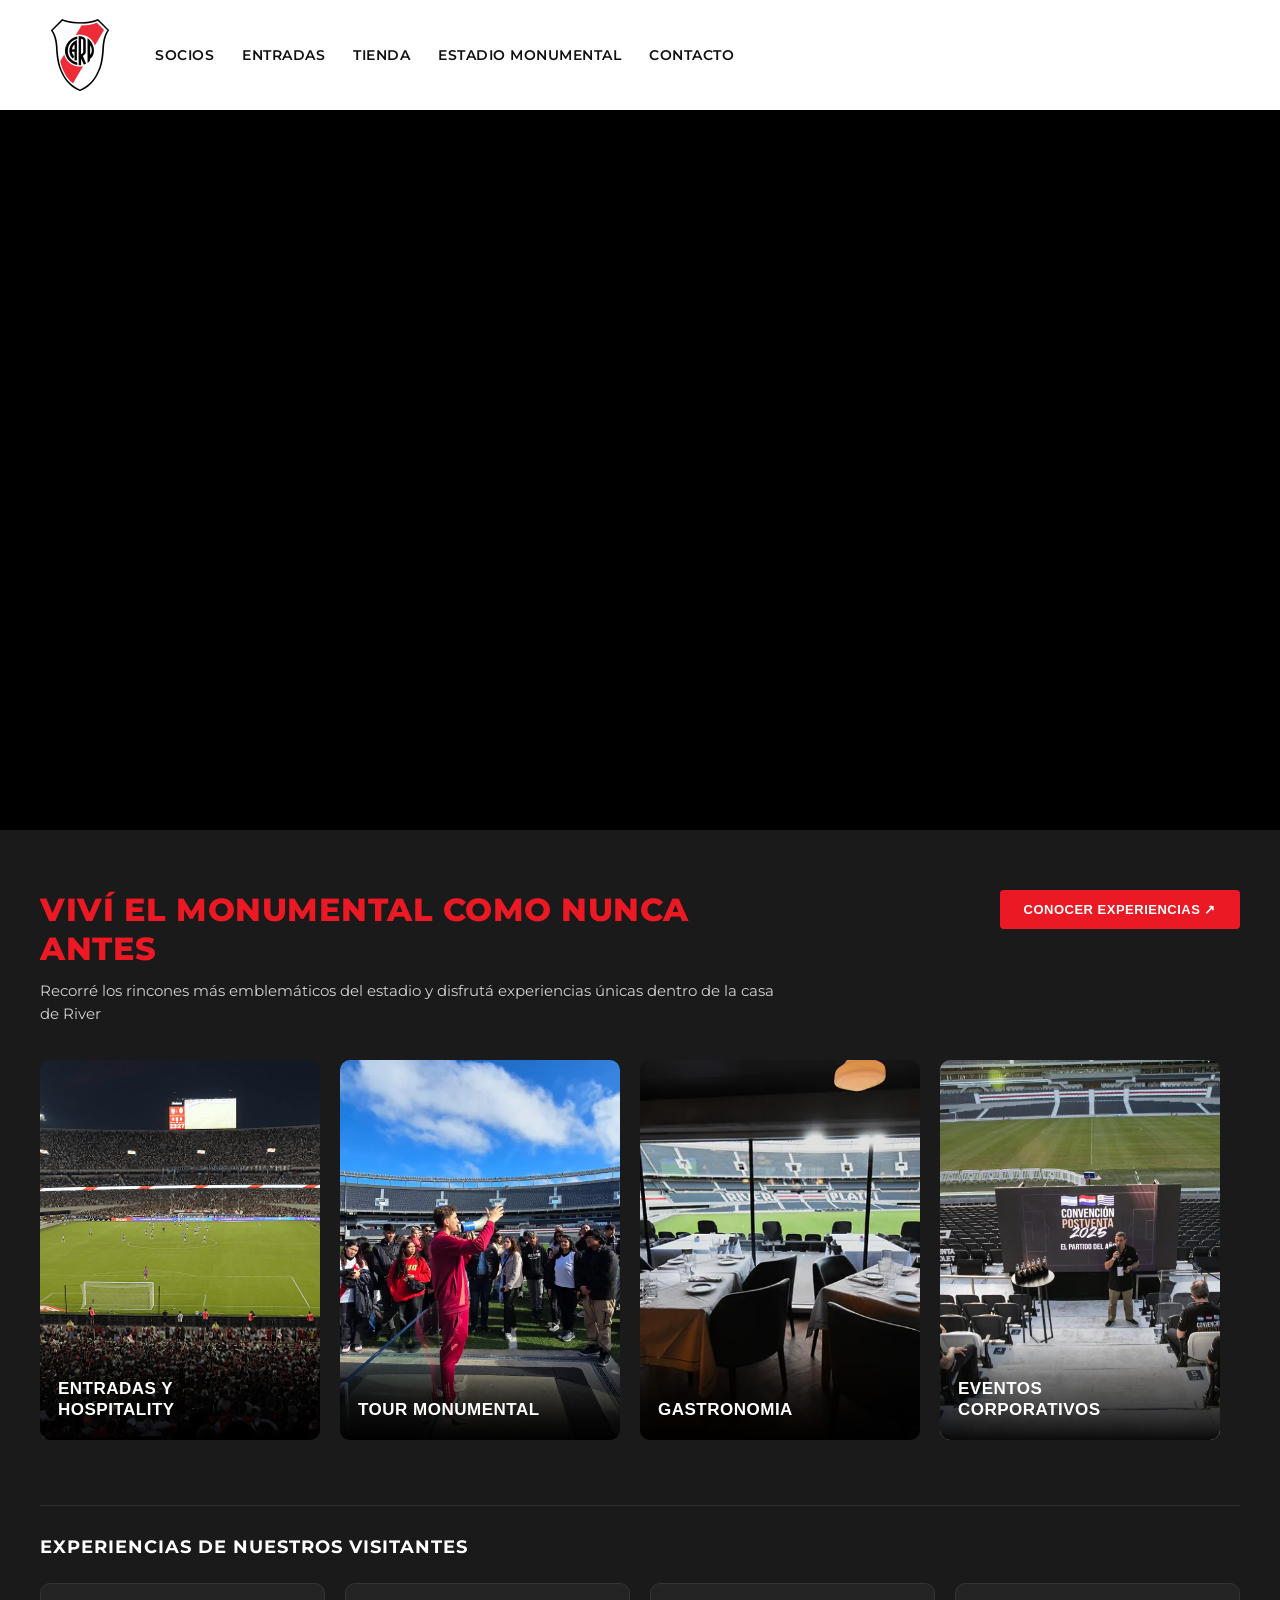
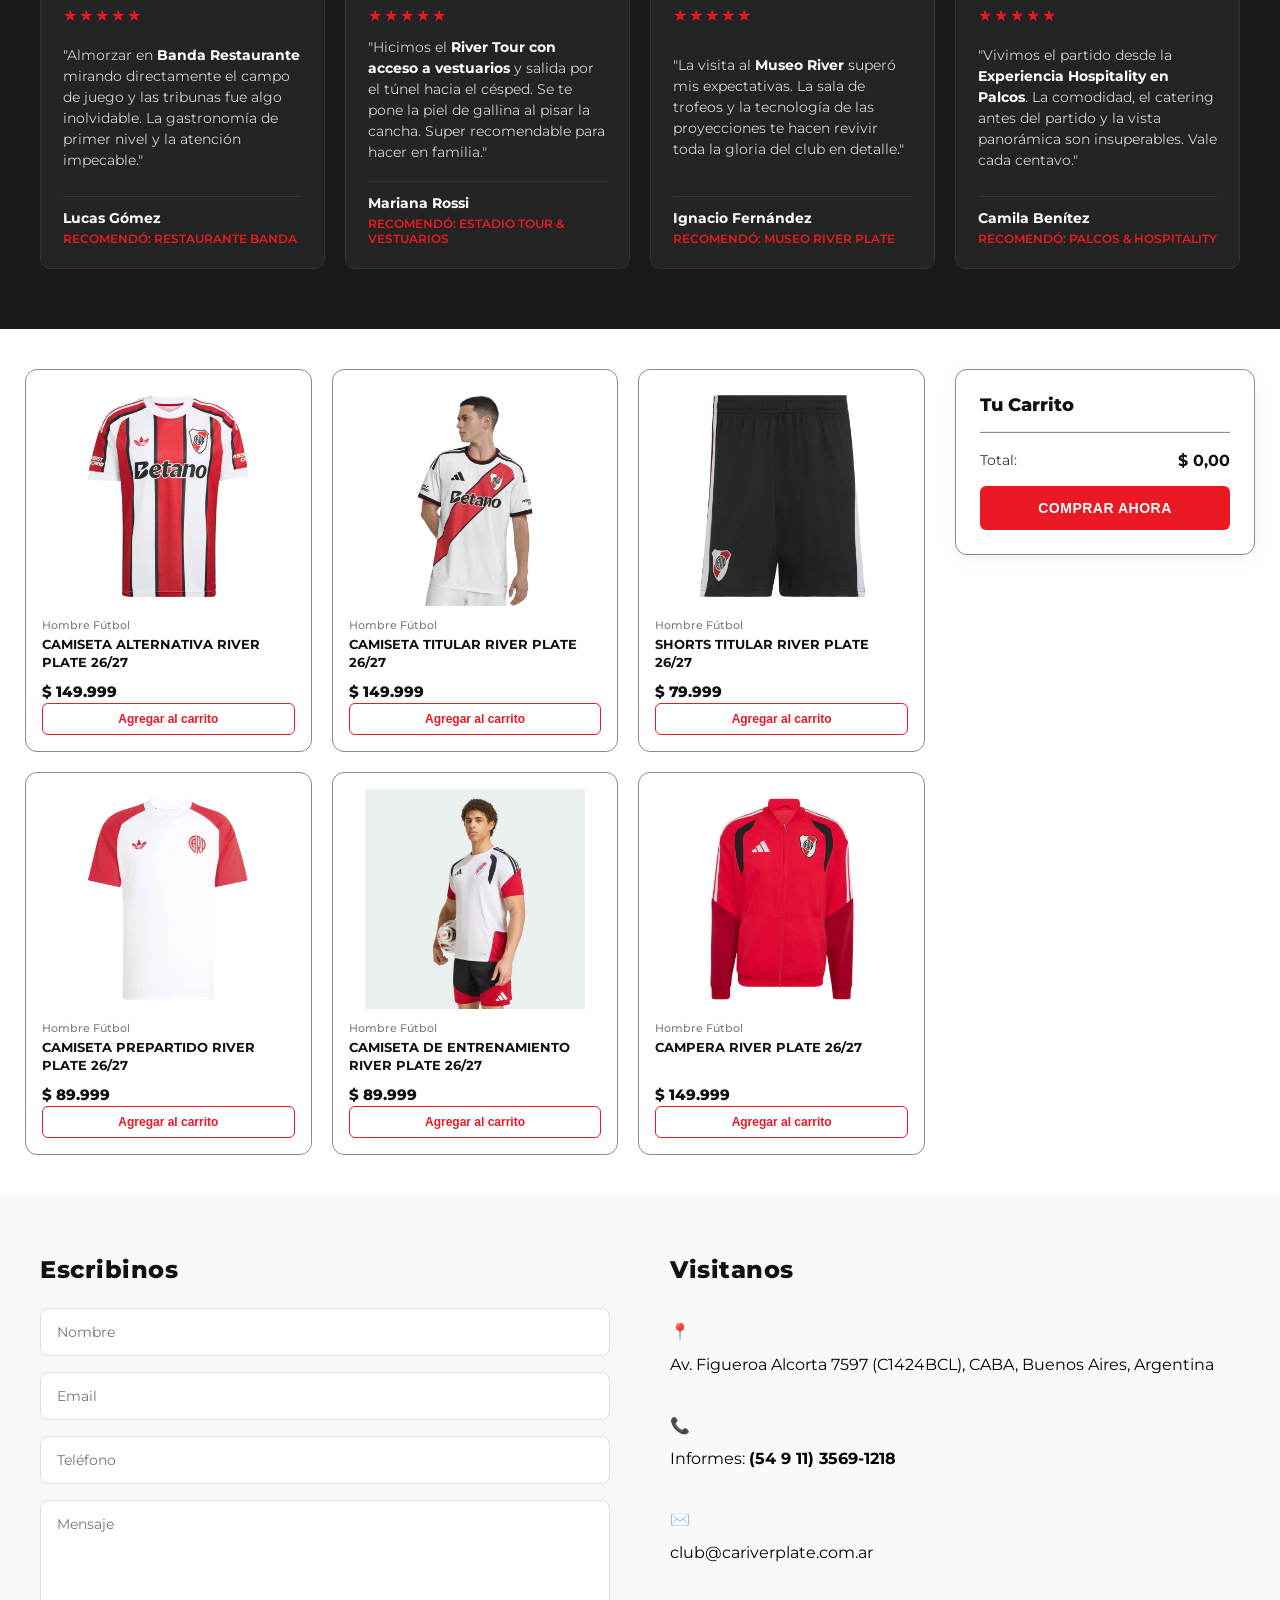
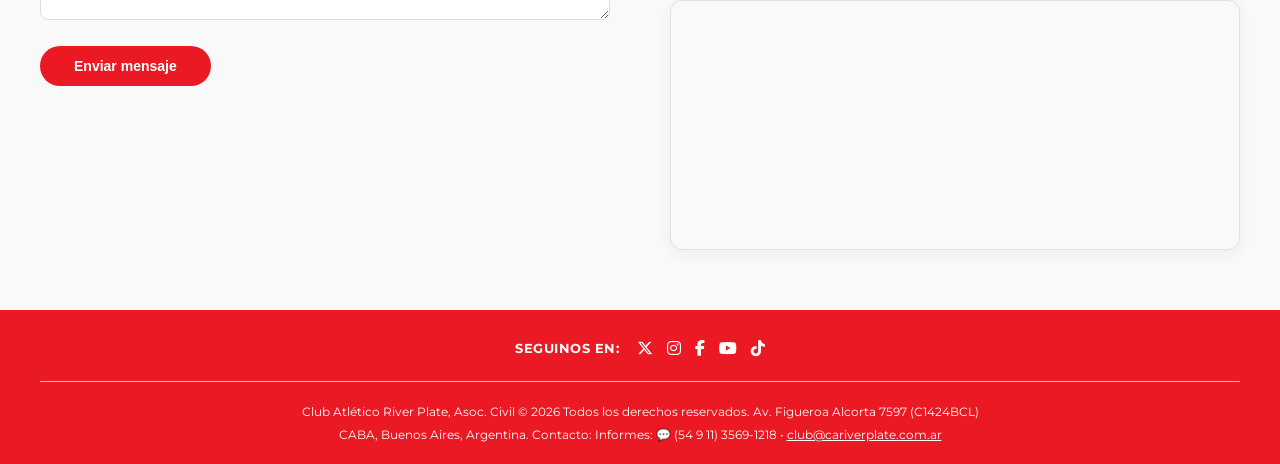
==== commit 741145b2: "Ya revisado" ====
--- a/index.html
+++ b/index.html
@@ -97,8 +97,8 @@
                         "Almorzar en <strong>Banda Restaurante</strong> mirando directamente el campo de juego y las tribunas fue algo inolvidable. La gastronomía de primer nivel y la atención impecable."
                         </p>
                         <div class="resena-usuario">
-                            <span class="resena-nombre">Lucas Gómez</span>
-                            <span class="resena-servicio">Recomendó: Restaurante Banda</span>
+                            <p class="resena-nombre">Lucas Gómez</p>
+                            <p class="resena-servicio">Recomendó: Restaurante Banda</p>
                         </div>
                     </article>
 
@@ -109,8 +109,8 @@
                         "Hicimos el <strong>River Tour con acceso a vestuarios</strong> y salida por el túnel hacia el césped. Se te pone la piel de gallina al pisar la cancha. Super recomendable para hacer en familia."
                         </p>
                         <div class="resena-usuario">
-                            <span class="resena-nombre">Mariana Rossi</span>
-                            <span class="resena-servicio">Recomendó: Estadio Tour & Vestuarios</span>
+                            <p class="resena-nombre">Mariana Rossi</p>
+                            <p class="resena-servicio">Recomendó: Estadio Tour & Vestuarios</p>
                         </div>
                     </article>
 
@@ -121,8 +121,8 @@
                         "La visita al <strong>Museo River</strong> superó mis expectativas. La sala de trofeos y la tecnología de las proyecciones te hacen revivir toda la gloria del club en detalle."
                         </p>
                         <div class="resena-usuario">
-                            <span class="resena-nombre">Ignacio Fernández</span>
-                            <span class="resena-servicio">Recomendó: Museo River Plate</span>
+                            <p class="resena-nombre">Ignacio Fernández</p>
+                            <p class="resena-servicio">Recomendó: Museo River Plate</p>
                         </div>
                     </article>
 
@@ -133,8 +133,8 @@
                         "Vivimos el partido desde la <strong>Experiencia Hospitality en Palcos</strong>. La comodidad, el catering antes del partido y la vista panorámica son insuperables. Vale cada centavo."
                         </p>
                         <div class="resena-usuario">
-                            <span class="resena-nombre">Camila Benítez</span>
-                            <span class="resena-servicio">Recomendó: Palcos & Hospitality</span>
+                            <p class="resena-nombre">Camila Benítez</p>
+                            <p class="resena-servicio">Recomendó: Palcos & Hospitality</p>
                         </div>
                     </article>
                 </div>
@@ -154,7 +154,7 @@
                             <img src="camiseta-alter.jpg" alt="Camiseta Alternativa" class="producto-img">
                         </div>
                         <div class="producto-info">
-                            <span class="producto-categoria">Hombre Fútbol</span>
+                            <p class="producto-categoria">Hombre Fútbol</p>
                             <h3 class="producto-nombre">CAMISETA ALTERNATIVA RIVER PLATE 26/27</h3>
                             <p class="precio-principal">$ 149.999</p>
                             <button type="button" class="btn-agregar">Agregar al carrito</button>
@@ -167,7 +167,7 @@
                             <img src="camisetatitu.jpg" alt="Camiseta Titular" class="producto-img">
                         </div>
                         <div class="producto-info">
-                            <span class="producto-categoria">Hombre Fútbol</span>
+                            <p class="producto-categoria">Hombre Fútbol</p>
                             <h3 class="producto-nombre">CAMISETA TITULAR RIVER PLATE 26/27</h3>
                             <p class="precio-principal">$ 149.999</p>
                             <button type="button" class="btn-agregar">Agregar al carrito</button>
@@ -180,7 +180,7 @@
                             <img src="short-titular.jpg" alt="Shorts Titular" class="producto-img">
                         </div>
                         <div class="producto-info">
-                            <span class="producto-categoria">Hombre Fútbol</span>
+                            <p class="producto-categoria">Hombre Fútbol</p>
                             <h3 class="producto-nombre">SHORTS TITULAR RIVER PLATE 26/27 </h3>
                             <p class="precio-principal">$ 79.999</p>
                             <button type="button" class="btn-agregar">Agregar al carrito</button>
@@ -193,7 +193,7 @@
                             <img src="camiseta-pre.jpg" alt="Camiseta Prepartido" class="producto-img">
                         </div>
                         <div class="producto-info">
-                            <span class="producto-categoria">Hombre Fútbol</span>
+                            <p class="producto-categoria">Hombre Fútbol</p>
                             <h3 class="producto-nombre">CAMISETA PREPARTIDO RIVER PLATE 26/27</h3>
                             <p class="precio-principal">$ 89.999</p>
                             <button type="button" class="btn-agregar">Agregar al carrito</button>
@@ -206,7 +206,7 @@
                             <img src="camiseta-entre.jpg" alt="Camiseta de Entrenamiento" class="producto-img">
                         </div>
                         <div class="producto-info">
-                            <span class="producto-categoria">Hombre Fútbol</span>
+                            <p class="producto-categoria">Hombre Fútbol</p>
                             <h3 class="producto-nombre">CAMISETA DE ENTRENAMIENTO RIVER PLATE 26/27</h3>
                             <p class="precio-principal">$ 89.999</p>
                             <button type="button" class="btn-agregar">Agregar al carrito</button>
@@ -219,7 +219,7 @@
                             <img src="campera.jpg" alt="Campera Roja" class="producto-img">
                         </div>
                         <div class="producto-info">
-                            <span class="producto-categoria">Hombre Fútbol</span>
+                            <p class="producto-categoria">Hombre Fútbol</p>
                             <h3 class="producto-nombre">CAMPERA RIVER PLATE 26/27</h3>
                             <p class="precio-principal">$ 149.999</p>
                             <button type="button" class="btn-agregar">Agregar al carrito</button>
@@ -238,7 +238,7 @@
                     <!-- Resumen final y botón Comprar -->
                     <div class="carrito-footer">
                         <div class="carrito-subtotal">
-                            <span>Total:</span>
+                            <p>Total:</p>
                             <strong>$ 0,00</strong>
                         </div>
                         <button type="button" class="btn-comprar">COMPRAR AHORA</button>
@@ -286,20 +286,20 @@
             <div class="info-detalles">
                 <!-- Dirección oficial -->
                 <p class="info-item">
-                <span class="info-icono">📍</span>
-                <span>Av. Figueroa Alcorta 7597 (C1424BCL), CABA, Buenos Aires, Argentina</span>
+                <p class="info-icono">📍</p>
+                <p>Av. Figueroa Alcorta 7597 (C1424BCL), CABA, Buenos Aires, Argentina</p>
                 </p>
 
                 <!-- WhatsApp Informes -->
                 <p class="info-item">
-                <span class="info-icono">📞</span>
-                <span>Informes: <strong>(54 9 11) 3569-1218</strong></span>
+                <p class="info-icono">📞</p>
+                <p>Informes: <strong>(54 9 11) 3569-1218</strong></p>
                 </p>
 
                 <!-- Email oficial -->
                 <p class="info-item">
-                <span class="info-icono">✉️</span>
-                <span>club@cariverplate.com.ar</span>
+                <p class="info-icono">✉️</p>
+                <p>club@cariverplate.com.ar</p>
                 </p>
             </div>
 
@@ -328,7 +328,7 @@
 
         <!-- Bloque de Redes Sociales -->
         <div class="footer-redes">
-            <span class="redes-texto">SEGUINOS EN:</span>
+            <p class="redes-texto">SEGUINOS EN:</p>
             <div class="redes-iconos">
                 <a href="#" class="red-icon" aria-label="X"><i class="fa-brands fa-x-twitter"></i></a>
                 <a href="#" class="red-icon" aria-label="Instagram"><i class="fa-brands fa-instagram"></i></a>
